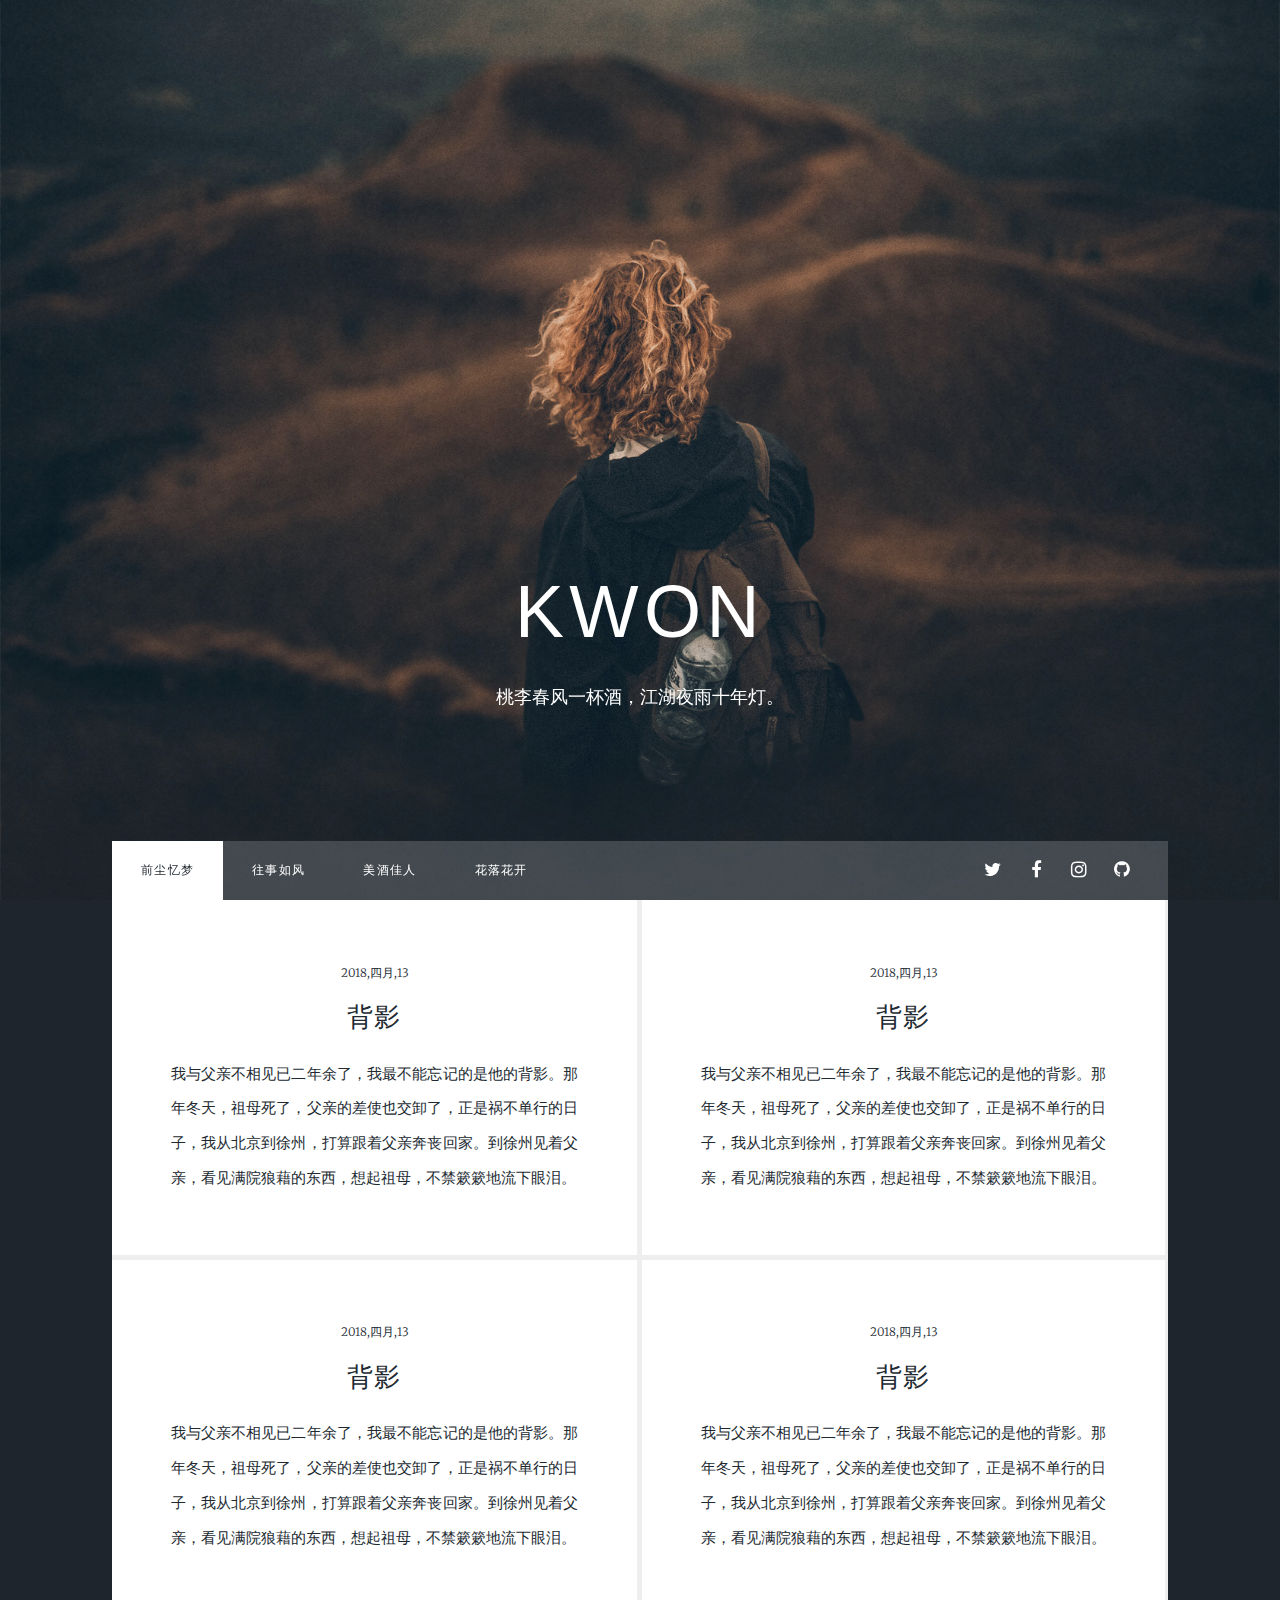
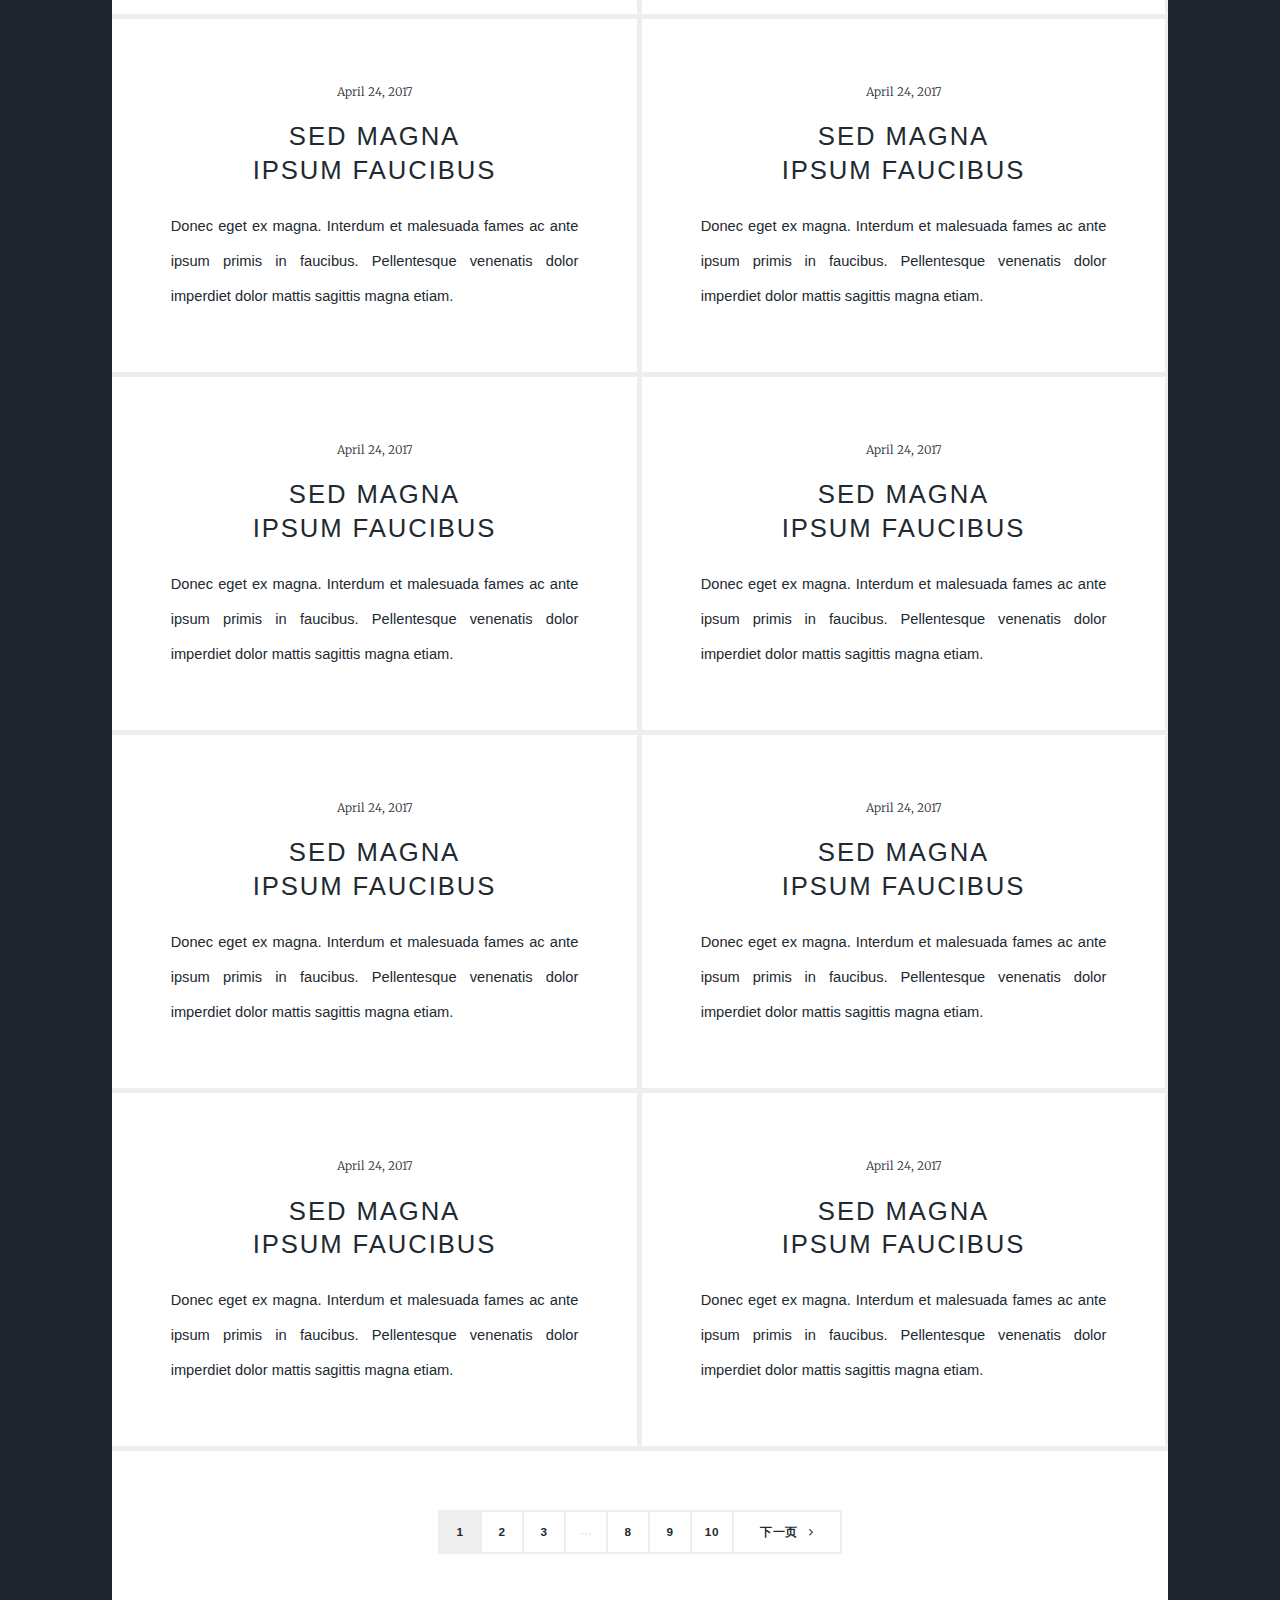
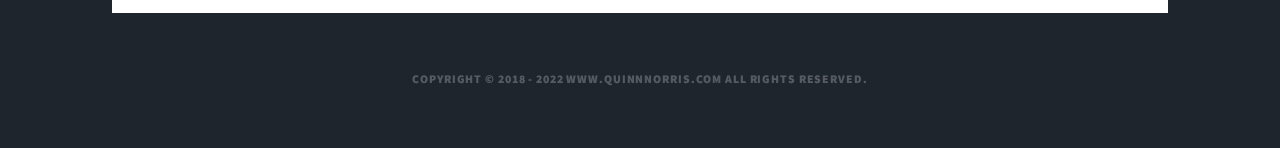
==== EBs2.0_UI/index.html @ 213b69ba "newPro" ====
<!DOCTYPE HTML>
<!--
	Massively by HTML5 UP
	html5up.net | @ajlkn
	Free for personal and commercial use under the CCA 3.0 license (html5up.net/license)
-->
<html>
<head>
    <title>Massively by HTML5 UP</title>
    <meta charset="utf-8"/>
    <meta name="viewport" content="width=device-width, initial-scale=1, user-scalable=no"/>
    <link rel="stylesheet" href="assets/css/main.css"/>
    <noscript>
        <link rel="stylesheet" href="assets/css/noscript.css"/>
    </noscript>
</head>
<body class="is-loading">

<!-- Wrapper -->
<div id="wrapper" class="fade-in">

    <!-- Intro -->
    <div id="intro">
        <h1>Kwon</h1>
        <p>桃李春风一杯酒，江湖夜雨十年灯。</p>
        <ul class="actions">
            <li></li>
        </ul>
    </div>

    <!-- Header -->
    <header id="header">
        <a href="index.html" class="logo">Kwon</a>
    </header>

    <!-- Nav -->
    <nav id="nav">
        <ul class="links">
            <li class="active"><a href="index.html">前尘忆梦</a></li>
            <li><a href="generic.html">往事如风</a></li>
            <li><a href="elements.html">美酒佳人</a></li>
            <li><a href="elements.html">花落花开</a></li>
        </ul>
        <ul class="icons">
            <li><a href="#" class="icon fa-twitter"><span class="label">Twitter</span></a></li>
            <li><a href="#" class="icon fa-facebook"><span class="label">Facebook</span></a></li>
            <li><a href="#" class="icon fa-instagram"><span class="label">Instagram</span></a></li>
            <li><a href="#" class="icon fa-github"><span class="label">GitHub</span></a></li>
        </ul>
    </nav>
    <!--根据文章内容搜索，文章分类分组，一页多少个可控，密码，申请获得访问权限，-->
    <!-- Main -->
    <div id="main">


        <!-- Posts -->
        <section class="posts">
            <article>
                <header>
                    <span class="date">2018,四月,13</span>
                    <h2><a href="#">背影</a></h2>
                </header>
                <p>
                    我与父亲不相见已二年余了，我最不能忘记的是他的背影。那年冬天，祖母死了，父亲的差使也交卸了，正是祸不单行的日子，我从北京到徐州，打算跟着父亲奔丧回家。到徐州见着父亲，看见满院狼藉的东西，想起祖母，不禁簌簌地流下眼泪。</p>
            </article>
            <article>
                <header>
                    <span class="date">2018,四月,13</span>
                    <h2><a href="#">背影</a></h2>
                </header>
                <p>
                    我与父亲不相见已二年余了，我最不能忘记的是他的背影。那年冬天，祖母死了，父亲的差使也交卸了，正是祸不单行的日子，我从北京到徐州，打算跟着父亲奔丧回家。到徐州见着父亲，看见满院狼藉的东西，想起祖母，不禁簌簌地流下眼泪。</p>
            </article>
            <article>
                <header>
                    <span class="date">2018,四月,13</span>
                    <h2><a href="#">背影</a></h2>
                </header>
                <p>我与父亲不相见已二年余了，我最不能忘记的是他的背影。那年冬天，祖母死了，父亲的差使也交卸了，正是祸不单行的日子，我从北京到徐州，打算跟着父亲奔丧回家。到徐州见着父亲，看见满院狼藉的东西，想起祖母，不禁簌簌地流下眼泪。</p>
            </article>
            <article>
                <header>
                    <span class="date">2018,四月,13</span>
                    <h2><a href="#">背影</a></h2>
                </header>
                <p>我与父亲不相见已二年余了，我最不能忘记的是他的背影。那年冬天，祖母死了，父亲的差使也交卸了，正是祸不单行的日子，我从北京到徐州，打算跟着父亲奔丧回家。到徐州见着父亲，看见满院狼藉的东西，想起祖母，不禁簌簌地流下眼泪。</p>
            </article>
            <article>
                <header>
                    <span class="date">April 24, 2017</span>
                    <h2><a href="#">Sed magna<br/>
                        ipsum faucibus</a></h2>
                </header>
                <p>Donec eget ex magna. Interdum et malesuada fames ac ante ipsum primis in faucibus. Pellentesque
                    venenatis dolor imperdiet dolor mattis sagittis magna etiam.</p>
            </article>
            <article>
                <header>
                    <span class="date">April 24, 2017</span>
                    <h2><a href="#">Sed magna<br/>
                        ipsum faucibus</a></h2>
                </header>
                <p>Donec eget ex magna. Interdum et malesuada fames ac ante ipsum primis in faucibus. Pellentesque
                    venenatis dolor imperdiet dolor mattis sagittis magna etiam.</p>
            </article>
            <article>
                <header>
                    <span class="date">April 24, 2017</span>
                    <h2><a href="#">Sed magna<br/>
                        ipsum faucibus</a></h2>
                </header>
                <p>Donec eget ex magna. Interdum et malesuada fames ac ante ipsum primis in faucibus. Pellentesque
                    venenatis dolor imperdiet dolor mattis sagittis magna etiam.</p>
            </article>
            <article>
                <header>
                    <span class="date">April 24, 2017</span>
                    <h2><a href="#">Sed magna<br/>
                        ipsum faucibus</a></h2>
                </header>
                <p>Donec eget ex magna. Interdum et malesuada fames ac ante ipsum primis in faucibus. Pellentesque
                    venenatis dolor imperdiet dolor mattis sagittis magna etiam.</p>
            </article>
            <article>
                <header>
                    <span class="date">April 24, 2017</span>
                    <h2><a href="#">Sed magna<br/>
                        ipsum faucibus</a></h2>
                </header>
                <p>Donec eget ex magna. Interdum et malesuada fames ac ante ipsum primis in faucibus. Pellentesque
                    venenatis dolor imperdiet dolor mattis sagittis magna etiam.</p>
            </article>
            <article>
                <header>
                    <span class="date">April 24, 2017</span>
                    <h2><a href="#">Sed magna<br/>
                        ipsum faucibus</a></h2>
                </header>
                <p>Donec eget ex magna. Interdum et malesuada fames ac ante ipsum primis in faucibus. Pellentesque
                    venenatis dolor imperdiet dolor mattis sagittis magna etiam.</p>
            </article>
            <article>
                <header>
                    <span class="date">April 24, 2017</span>
                    <h2><a href="#">Sed magna<br/>
                        ipsum faucibus</a></h2>
                </header>
                <p>Donec eget ex magna. Interdum et malesuada fames ac ante ipsum primis in faucibus. Pellentesque
                    venenatis dolor imperdiet dolor mattis sagittis magna etiam.</p>
            </article>
            <article>
                <header>
                    <span class="date">April 24, 2017</span>
                    <h2><a href="#">Sed magna<br/>
                        ipsum faucibus</a></h2>
                </header>
                <p>Donec eget ex magna. Interdum et malesuada fames ac ante ipsum primis in faucibus. Pellentesque
                    venenatis dolor imperdiet dolor mattis sagittis magna etiam.</p>
            </article>
        </section>

        <!-- Footer -->
        <footer>
            <div class="pagination">
                <!--<a href="#" class="previous">Prev</a>-->
                <a href="#" class="page active">1</a>
                <a href="#" class="page">2</a>
                <a href="#" class="page">3</a>
                <span class="extra">&hellip;</span>
                <a href="#" class="page">8</a>
                <a href="#" class="page">9</a>
                <a href="#" class="page">10</a>
                <a href="#" class="next">下一页</a>
            </div>
        </footer>

    </div>

    <!-- Footer -->
    <footer id="footer">
    </footer>

    <!-- Copyright -->
    <div id="copyright">
        <ul>
            <li>Copyright © 2018 - 2022 www.quinnnorris.com All Rights Reserved.</li>
        </ul>
    </div>

</div>

<!-- Scripts -->
<script src="assets/js/jquery.min.js"></script>
<script src="assets/js/jquery.scrollex.min.js"></script>
<script src="assets/js/jquery.scrolly.min.js"></script>
<script src="assets/js/skel.min.js"></script>
<script src="assets/js/util.js"></script>
<script src="assets/js/main.js"></script>

</body>
</html>
---- EBs2.0_UI/assets/css/main.css ----
@import url(font-awesome.min.css);
@import url("https://fonts.googleapis.com/css?family=Merriweather:300,700,300italic,700italic|Source+Sans+Pro:900");

/*
	Massively by HTML5 UP
	html5up.net | @ajlkn
	Free for personal and commercial use under the CCA 3.0 license (html5up.net/license)
*/

/* Reset */

	html, body, div, span, applet, object, iframe, h1, h2, h3, h4, h5, h6, p, blockquote, pre, a, abbr, acronym, address, big, cite, code, del, dfn, em, img, ins, kbd, q, s, samp, small, strike, strong, sub, sup, tt, var, b, u, i, center, dl, dt, dd, ol, ul, li, fieldset, form, label, legend, table, caption, tbody, tfoot, thead, tr, th, td, article, aside, canvas, details, embed, figure, figcaption, footer, header, hgroup, menu, nav, output, ruby, section, summary, time, mark, audio, video {
		margin: 0;
		padding: 0;
		font-size: 100%;
		font: inherit;
		vertical-align: baseline;
	}

	article, aside, details, figcaption, figure, footer, header, hgroup, menu, nav, section {
		display: block;
	}

	body {
		line-height: 1;
	}

	ol, ul {
		list-style: none;
	}

	blockquote, q {
		quotes: none;
	}

	blockquote:before, blockquote:after, q:before, q:after {
		content: '';
		content: none;
	}

	table {
		border-collapse: collapse;
		border-spacing: 0;
	}

	body {
		-webkit-text-size-adjust: none;
	}

/* Box Model */

	*, *:before, *:after {
		-moz-box-sizing: border-box;
		-webkit-box-sizing: border-box;
		box-sizing: border-box;
	}

/* Grid */

	.row {
		border-bottom: solid 1px transparent;
		-moz-box-sizing: border-box;
		-webkit-box-sizing: border-box;
		box-sizing: border-box;
	}

	.row > * {
		float: left;
		-moz-box-sizing: border-box;
		-webkit-box-sizing: border-box;
		box-sizing: border-box;
	}

	.row:after, .row:before {
		content: '';
		display: block;
		clear: both;
		height: 0;
	}

	.row.uniform > * > :first-child {
		margin-top: 0;
	}

	.row.uniform > * > :last-child {
		margin-bottom: 0;
	}

	.row.\30 \25 > * {
		padding: 0 0 0 0rem;
	}

	.row.\30 \25 {
		margin: 0 0 -1px 0rem;
	}

	.row.uniform.\30 \25 > * {
		padding: 0rem 0 0 0rem;
	}

	.row.uniform.\30 \25 {
		margin: 0rem 0 -1px 0rem;
	}

	.row > * {
		padding: 0 0 0 1.5rem;
	}

	.row {
		margin: 0 0 -1px -1.5rem;
	}

	.row.uniform > * {
		padding: 1.5rem 0 0 1.5rem;
	}

	.row.uniform {
		margin: -1.5rem 0 -1px -1.5rem;
	}

	.row.\32 00\25 > * {
		padding: 0 0 0 3rem;
	}

	.row.\32 00\25 {
		margin: 0 0 -1px -3rem;
	}

	.row.uniform.\32 00\25 > * {
		padding: 3rem 0 0 3rem;
	}

	.row.uniform.\32 00\25 {
		margin: -3rem 0 -1px -3rem;
	}

	.row.\31 50\25 > * {
		padding: 0 0 0 2.25rem;
	}

	.row.\31 50\25 {
		margin: 0 0 -1px -2.25rem;
	}

	.row.uniform.\31 50\25 > * {
		padding: 2.25rem 0 0 2.25rem;
	}

	.row.uniform.\31 50\25 {
		margin: -2.25rem 0 -1px -2.25rem;
	}

	.row.\35 0\25 > * {
		padding: 0 0 0 0.75rem;
	}

	.row.\35 0\25 {
		margin: 0 0 -1px -0.75rem;
	}

	.row.uniform.\35 0\25 > * {
		padding: 0.75rem 0 0 0.75rem;
	}

	.row.uniform.\35 0\25 {
		margin: -0.75rem 0 -1px -0.75rem;
	}

	.row.\32 5\25 > * {
		padding: 0 0 0 0.375rem;
	}

	.row.\32 5\25 {
		margin: 0 0 -1px -0.375rem;
	}

	.row.uniform.\32 5\25 > * {
		padding: 0.375rem 0 0 0.375rem;
	}

	.row.uniform.\32 5\25 {
		margin: -0.375rem 0 -1px -0.375rem;
	}

	.\31 2u, .\31 2u\24 {
		width: 100%;
		clear: none;
		margin-left: 0;
	}

	.\31 1u, .\31 1u\24 {
		width: 91.6666666667%;
		clear: none;
		margin-left: 0;
	}

	.\31 0u, .\31 0u\24 {
		width: 83.3333333333%;
		clear: none;
		margin-left: 0;
	}

	.\39 u, .\39 u\24 {
		width: 75%;
		clear: none;
		margin-left: 0;
	}

	.\38 u, .\38 u\24 {
		width: 66.6666666667%;
		clear: none;
		margin-left: 0;
	}

	.\37 u, .\37 u\24 {
		width: 58.3333333333%;
		clear: none;
		margin-left: 0;
	}

	.\36 u, .\36 u\24 {
		width: 50%;
		clear: none;
		margin-left: 0;
	}

	.\35 u, .\35 u\24 {
		width: 41.6666666667%;
		clear: none;
		margin-left: 0;
	}

	.\34 u, .\34 u\24 {
		width: 33.3333333333%;
		clear: none;
		margin-left: 0;
	}

	.\33 u, .\33 u\24 {
		width: 25%;
		clear: none;
		margin-left: 0;
	}

	.\32 u, .\32 u\24 {
		width: 16.6666666667%;
		clear: none;
		margin-left: 0;
	}

	.\31 u, .\31 u\24 {
		width: 8.3333333333%;
		clear: none;
		margin-left: 0;
	}

	.\31 2u\24 + *,
	.\31 1u\24 + *,
	.\31 0u\24 + *,
	.\39 u\24 + *,
	.\38 u\24 + *,
	.\37 u\24 + *,
	.\36 u\24 + *,
	.\35 u\24 + *,
	.\34 u\24 + *,
	.\33 u\24 + *,
	.\32 u\24 + *,
	.\31 u\24 + * {
		clear: left;
	}

	.\-11u {
		margin-left: 91.66667%;
	}

	.\-10u {
		margin-left: 83.33333%;
	}

	.\-9u {
		margin-left: 75%;
	}

	.\-8u {
		margin-left: 66.66667%;
	}

	.\-7u {
		margin-left: 58.33333%;
	}

	.\-6u {
		margin-left: 50%;
	}

	.\-5u {
		margin-left: 41.66667%;
	}

	.\-4u {
		margin-left: 33.33333%;
	}

	.\-3u {
		margin-left: 25%;
	}

	.\-2u {
		margin-left: 16.66667%;
	}

	.\-1u {
		margin-left: 8.33333%;
	}

	@media screen and (max-width: 1680px) {

		.row > * {
			padding: 0 0 0 1.5rem;
		}

		.row {
			margin: 0 0 -1px -1.5rem;
		}

		.row.uniform > * {
			padding: 1.5rem 0 0 1.5rem;
		}

		.row.uniform {
			margin: -1.5rem 0 -1px -1.5rem;
		}

		.row.\32 00\25 > * {
			padding: 0 0 0 3rem;
		}

		.row.\32 00\25 {
			margin: 0 0 -1px -3rem;
		}

		.row.uniform.\32 00\25 > * {
			padding: 3rem 0 0 3rem;
		}

		.row.uniform.\32 00\25 {
			margin: -3rem 0 -1px -3rem;
		}

		.row.\31 50\25 > * {
			padding: 0 0 0 2.25rem;
		}

		.row.\31 50\25 {
			margin: 0 0 -1px -2.25rem;
		}

		.row.uniform.\31 50\25 > * {
			padding: 2.25rem 0 0 2.25rem;
		}

		.row.uniform.\31 50\25 {
			margin: -2.25rem 0 -1px -2.25rem;
		}

		.row.\35 0\25 > * {
			padding: 0 0 0 0.75rem;
		}

		.row.\35 0\25 {
			margin: 0 0 -1px -0.75rem;
		}

		.row.uniform.\35 0\25 > * {
			padding: 0.75rem 0 0 0.75rem;
		}

		.row.uniform.\35 0\25 {
			margin: -0.75rem 0 -1px -0.75rem;
		}

		.row.\32 5\25 > * {
			padding: 0 0 0 0.375rem;
		}

		.row.\32 5\25 {
			margin: 0 0 -1px -0.375rem;
		}

		.row.uniform.\32 5\25 > * {
			padding: 0.375rem 0 0 0.375rem;
		}

		.row.uniform.\32 5\25 {
			margin: -0.375rem 0 -1px -0.375rem;
		}

		.\31 2u\28xlarge\29, .\31 2u\24\28xlarge\29 {
			width: 100%;
			clear: none;
			margin-left: 0;
		}

		.\31 1u\28xlarge\29, .\31 1u\24\28xlarge\29 {
			width: 91.6666666667%;
			clear: none;
			margin-left: 0;
		}

		.\31 0u\28xlarge\29, .\31 0u\24\28xlarge\29 {
			width: 83.3333333333%;
			clear: none;
			margin-left: 0;
		}

		.\39 u\28xlarge\29, .\39 u\24\28xlarge\29 {
			width: 75%;
			clear: none;
			margin-left: 0;
		}

		.\38 u\28xlarge\29, .\38 u\24\28xlarge\29 {
			width: 66.6666666667%;
			clear: none;
			margin-left: 0;
		}

		.\37 u\28xlarge\29, .\37 u\24\28xlarge\29 {
			width: 58.3333333333%;
			clear: none;
			margin-left: 0;
		}

		.\36 u\28xlarge\29, .\36 u\24\28xlarge\29 {
			width: 50%;
			clear: none;
			margin-left: 0;
		}

		.\35 u\28xlarge\29, .\35 u\24\28xlarge\29 {
			width: 41.6666666667%;
			clear: none;
			margin-left: 0;
		}

		.\34 u\28xlarge\29, .\34 u\24\28xlarge\29 {
			width: 33.3333333333%;
			clear: none;
			margin-left: 0;
		}

		.\33 u\28xlarge\29, .\33 u\24\28xlarge\29 {
			width: 25%;
			clear: none;
			margin-left: 0;
		}

		.\32 u\28xlarge\29, .\32 u\24\28xlarge\29 {
			width: 16.6666666667%;
			clear: none;
			margin-left: 0;
		}

		.\31 u\28xlarge\29, .\31 u\24\28xlarge\29 {
			width: 8.3333333333%;
			clear: none;
			margin-left: 0;
		}

		.\31 2u\24\28xlarge\29 + *,
		.\31 1u\24\28xlarge\29 + *,
		.\31 0u\24\28xlarge\29 + *,
		.\39 u\24\28xlarge\29 + *,
		.\38 u\24\28xlarge\29 + *,
		.\37 u\24\28xlarge\29 + *,
		.\36 u\24\28xlarge\29 + *,
		.\35 u\24\28xlarge\29 + *,
		.\34 u\24\28xlarge\29 + *,
		.\33 u\24\28xlarge\29 + *,
		.\32 u\24\28xlarge\29 + *,
		.\31 u\24\28xlarge\29 + * {
			clear: left;
		}

		.\-11u\28xlarge\29 {
			margin-left: 91.66667%;
		}

		.\-10u\28xlarge\29 {
			margin-left: 83.33333%;
		}

		.\-9u\28xlarge\29 {
			margin-left: 75%;
		}

		.\-8u\28xlarge\29 {
			margin-left: 66.66667%;
		}

		.\-7u\28xlarge\29 {
			margin-left: 58.33333%;
		}

		.\-6u\28xlarge\29 {
			margin-left: 50%;
		}

		.\-5u\28xlarge\29 {
			margin-left: 41.66667%;
		}

		.\-4u\28xlarge\29 {
			margin-left: 33.33333%;
		}

		.\-3u\28xlarge\29 {
			margin-left: 25%;
		}

		.\-2u\28xlarge\29 {
			margin-left: 16.66667%;
		}

		.\-1u\28xlarge\29 {
			margin-left: 8.33333%;
		}

	}

	@media screen and (max-width: 1280px) {

		.row > * {
			padding: 0 0 0 1.5rem;
		}

		.row {
			margin: 0 0 -1px -1.5rem;
		}

		.row.uniform > * {
			padding: 1.5rem 0 0 1.5rem;
		}

		.row.uniform {
			margin: -1.5rem 0 -1px -1.5rem;
		}

		.row.\32 00\25 > * {
			padding: 0 0 0 3rem;
		}

		.row.\32 00\25 {
			margin: 0 0 -1px -3rem;
		}

		.row.uniform.\32 00\25 > * {
			padding: 3rem 0 0 3rem;
		}

		.row.uniform.\32 00\25 {
			margin: -3rem 0 -1px -3rem;
		}

		.row.\31 50\25 > * {
			padding: 0 0 0 2.25rem;
		}

		.row.\31 50\25 {
			margin: 0 0 -1px -2.25rem;
		}

		.row.uniform.\31 50\25 > * {
			padding: 2.25rem 0 0 2.25rem;
		}

		.row.uniform.\31 50\25 {
			margin: -2.25rem 0 -1px -2.25rem;
		}

		.row.\35 0\25 > * {
			padding: 0 0 0 0.75rem;
		}

		.row.\35 0\25 {
			margin: 0 0 -1px -0.75rem;
		}

		.row.uniform.\35 0\25 > * {
			padding: 0.75rem 0 0 0.75rem;
		}

		.row.uniform.\35 0\25 {
			margin: -0.75rem 0 -1px -0.75rem;
		}

		.row.\32 5\25 > * {
			padding: 0 0 0 0.375rem;
		}

		.row.\32 5\25 {
			margin: 0 0 -1px -0.375rem;
		}

		.row.uniform.\32 5\25 > * {
			padding: 0.375rem 0 0 0.375rem;
		}

		.row.uniform.\32 5\25 {
			margin: -0.375rem 0 -1px -0.375rem;
		}

		.\31 2u\28large\29, .\31 2u\24\28large\29 {
			width: 100%;
			clear: none;
			margin-left: 0;
		}

		.\31 1u\28large\29, .\31 1u\24\28large\29 {
			width: 91.6666666667%;
			clear: none;
			margin-left: 0;
		}

		.\31 0u\28large\29, .\31 0u\24\28large\29 {
			width: 83.3333333333%;
			clear: none;
			margin-left: 0;
		}

		.\39 u\28large\29, .\39 u\24\28large\29 {
			width: 75%;
			clear: none;
			margin-left: 0;
		}

		.\38 u\28large\29, .\38 u\24\28large\29 {
			width: 66.6666666667%;
			clear: none;
			margin-left: 0;
		}

		.\37 u\28large\29, .\37 u\24\28large\29 {
			width: 58.3333333333%;
			clear: none;
			margin-left: 0;
		}

		.\36 u\28large\29, .\36 u\24\28large\29 {
			width: 50%;
			clear: none;
			margin-left: 0;
		}

		.\35 u\28large\29, .\35 u\24\28large\29 {
			width: 41.6666666667%;
			clear: none;
			margin-left: 0;
		}

		.\34 u\28large\29, .\34 u\24\28large\29 {
			width: 33.3333333333%;
			clear: none;
			margin-left: 0;
		}

		.\33 u\28large\29, .\33 u\24\28large\29 {
			width: 25%;
			clear: none;
			margin-left: 0;
		}

		.\32 u\28large\29, .\32 u\24\28large\29 {
			width: 16.6666666667%;
			clear: none;
			margin-left: 0;
		}

		.\31 u\28large\29, .\31 u\24\28large\29 {
			width: 8.3333333333%;
			clear: none;
			margin-left: 0;
		}

		.\31 2u\24\28large\29 + *,
		.\31 1u\24\28large\29 + *,
		.\31 0u\24\28large\29 + *,
		.\39 u\24\28large\29 + *,
		.\38 u\24\28large\29 + *,
		.\37 u\24\28large\29 + *,
		.\36 u\24\28large\29 + *,
		.\35 u\24\28large\29 + *,
		.\34 u\24\28large\29 + *,
		.\33 u\24\28large\29 + *,
		.\32 u\24\28large\29 + *,
		.\31 u\24\28large\29 + * {
			clear: left;
		}

		.\-11u\28large\29 {
			margin-left: 91.66667%;
		}

		.\-10u\28large\29 {
			margin-left: 83.33333%;
		}

		.\-9u\28large\29 {
			margin-left: 75%;
		}

		.\-8u\28large\29 {
			margin-left: 66.66667%;
		}

		.\-7u\28large\29 {
			margin-left: 58.33333%;
		}

		.\-6u\28large\29 {
			margin-left: 50%;
		}

		.\-5u\28large\29 {
			margin-left: 41.66667%;
		}

		.\-4u\28large\29 {
			margin-left: 33.33333%;
		}

		.\-3u\28large\29 {
			margin-left: 25%;
		}

		.\-2u\28large\29 {
			margin-left: 16.66667%;
		}

		.\-1u\28large\29 {
			margin-left: 8.33333%;
		}

	}

	@media screen and (max-width: 980px) {

		.row > * {
			padding: 0 0 0 1.5rem;
		}

		.row {
			margin: 0 0 -1px -1.5rem;
		}

		.row.uniform > * {
			padding: 1.5rem 0 0 1.5rem;
		}

		.row.uniform {
			margin: -1.5rem 0 -1px -1.5rem;
		}

		.row.\32 00\25 > * {
			padding: 0 0 0 3rem;
		}

		.row.\32 00\25 {
			margin: 0 0 -1px -3rem;
		}

		.row.uniform.\32 00\25 > * {
			padding: 3rem 0 0 3rem;
		}

		.row.uniform.\32 00\25 {
			margin: -3rem 0 -1px -3rem;
		}

		.row.\31 50\25 > * {
			padding: 0 0 0 2.25rem;
		}

		.row.\31 50\25 {
			margin: 0 0 -1px -2.25rem;
		}

		.row.uniform.\31 50\25 > * {
			padding: 2.25rem 0 0 2.25rem;
		}

		.row.uniform.\31 50\25 {
			margin: -2.25rem 0 -1px -2.25rem;
		}

		.row.\35 0\25 > * {
			padding: 0 0 0 0.75rem;
		}

		.row.\35 0\25 {
			margin: 0 0 -1px -0.75rem;
		}

		.row.uniform.\35 0\25 > * {
			padding: 0.75rem 0 0 0.75rem;
		}

		.row.uniform.\35 0\25 {
			margin: -0.75rem 0 -1px -0.75rem;
		}

		.row.\32 5\25 > * {
			padding: 0 0 0 0.375rem;
		}

		.row.\32 5\25 {
			margin: 0 0 -1px -0.375rem;
		}

		.row.uniform.\32 5\25 > * {
			padding: 0.375rem 0 0 0.375rem;
		}

		.row.uniform.\32 5\25 {
			margin: -0.375rem 0 -1px -0.375rem;
		}

		.\31 2u\28medium\29, .\31 2u\24\28medium\29 {
			width: 100%;
			clear: none;
			margin-left: 0;
		}

		.\31 1u\28medium\29, .\31 1u\24\28medium\29 {
			width: 91.6666666667%;
			clear: none;
			margin-left: 0;
		}

		.\31 0u\28medium\29, .\31 0u\24\28medium\29 {
			width: 83.3333333333%;
			clear: none;
			margin-left: 0;
		}

		.\39 u\28medium\29, .\39 u\24\28medium\29 {
			width: 75%;
			clear: none;
			margin-left: 0;
		}

		.\38 u\28medium\29, .\38 u\24\28medium\29 {
			width: 66.6666666667%;
			clear: none;
			margin-left: 0;
		}

		.\37 u\28medium\29, .\37 u\24\28medium\29 {
			width: 58.3333333333%;
			clear: none;
			margin-left: 0;
		}

		.\36 u\28medium\29, .\36 u\24\28medium\29 {
			width: 50%;
			clear: none;
			margin-left: 0;
		}

		.\35 u\28medium\29, .\35 u\24\28medium\29 {
			width: 41.6666666667%;
			clear: none;
			margin-left: 0;
		}

		.\34 u\28medium\29, .\34 u\24\28medium\29 {
			width: 33.3333333333%;
			clear: none;
			margin-left: 0;
		}

		.\33 u\28medium\29, .\33 u\24\28medium\29 {
			width: 25%;
			clear: none;
			margin-left: 0;
		}

		.\32 u\28medium\29, .\32 u\24\28medium\29 {
			width: 16.6666666667%;
			clear: none;
			margin-left: 0;
		}

		.\31 u\28medium\29, .\31 u\24\28medium\29 {
			width: 8.3333333333%;
			clear: none;
			margin-left: 0;
		}

		.\31 2u\24\28medium\29 + *,
		.\31 1u\24\28medium\29 + *,
		.\31 0u\24\28medium\29 + *,
		.\39 u\24\28medium\29 + *,
		.\38 u\24\28medium\29 + *,
		.\37 u\24\28medium\29 + *,
		.\36 u\24\28medium\29 + *,
		.\35 u\24\28medium\29 + *,
		.\34 u\24\28medium\29 + *,
		.\33 u\24\28medium\29 + *,
		.\32 u\24\28medium\29 + *,
		.\31 u\24\28medium\29 + * {
			clear: left;
		}

		.\-11u\28medium\29 {
			margin-left: 91.66667%;
		}

		.\-10u\28medium\29 {
			margin-left: 83.33333%;
		}

		.\-9u\28medium\29 {
			margin-left: 75%;
		}

		.\-8u\28medium\29 {
			margin-left: 66.66667%;
		}

		.\-7u\28medium\29 {
			margin-left: 58.33333%;
		}

		.\-6u\28medium\29 {
			margin-left: 50%;
		}

		.\-5u\28medium\29 {
			margin-left: 41.66667%;
		}

		.\-4u\28medium\29 {
			margin-left: 33.33333%;
		}

		.\-3u\28medium\29 {
			margin-left: 25%;
		}

		.\-2u\28medium\29 {
			margin-left: 16.66667%;
		}

		.\-1u\28medium\29 {
			margin-left: 8.33333%;
		}

	}

	@media screen and (max-width: 736px) {

		.row > * {
			padding: 0 0 0 1.5rem;
		}

		.row {
			margin: 0 0 -1px -1.5rem;
		}

		.row.uniform > * {
			padding: 1.5rem 0 0 1.5rem;
		}

		.row.uniform {
			margin: -1.5rem 0 -1px -1.5rem;
		}

		.row.\32 00\25 > * {
			padding: 0 0 0 3rem;
		}

		.row.\32 00\25 {
			margin: 0 0 -1px -3rem;
		}

		.row.uniform.\32 00\25 > * {
			padding: 3rem 0 0 3rem;
		}

		.row.uniform.\32 00\25 {
			margin: -3rem 0 -1px -3rem;
		}

		.row.\31 50\25 > * {
			padding: 0 0 0 2.25rem;
		}

		.row.\31 50\25 {
			margin: 0 0 -1px -2.25rem;
		}

		.row.uniform.\31 50\25 > * {
			padding: 2.25rem 0 0 2.25rem;
		}

		.row.uniform.\31 50\25 {
			margin: -2.25rem 0 -1px -2.25rem;
		}

		.row.\35 0\25 > * {
			padding: 0 0 0 0.75rem;
		}

		.row.\35 0\25 {
			margin: 0 0 -1px -0.75rem;
		}

		.row.uniform.\35 0\25 > * {
			padding: 0.75rem 0 0 0.75rem;
		}

		.row.uniform.\35 0\25 {
			margin: -0.75rem 0 -1px -0.75rem;
		}

		.row.\32 5\25 > * {
			padding: 0 0 0 0.375rem;
		}

		.row.\32 5\25 {
			margin: 0 0 -1px -0.375rem;
		}

		.row.uniform.\32 5\25 > * {
			padding: 0.375rem 0 0 0.375rem;
		}

		.row.uniform.\32 5\25 {
			margin: -0.375rem 0 -1px -0.375rem;
		}

		.\31 2u\28small\29, .\31 2u\24\28small\29 {
			width: 100%;
			clear: none;
			margin-left: 0;
		}

		.\31 1u\28small\29, .\31 1u\24\28small\29 {
			width: 91.6666666667%;
			clear: none;
			margin-left: 0;
		}

		.\31 0u\28small\29, .\31 0u\24\28small\29 {
			width: 83.3333333333%;
			clear: none;
			margin-left: 0;
		}

		.\39 u\28small\29, .\39 u\24\28small\29 {
			width: 75%;
			clear: none;
			margin-left: 0;
		}

		.\38 u\28small\29, .\38 u\24\28small\29 {
			width: 66.6666666667%;
			clear: none;
			margin-left: 0;
		}

		.\37 u\28small\29, .\37 u\24\28small\29 {
			width: 58.3333333333%;
			clear: none;
			margin-left: 0;
		}

		.\36 u\28small\29, .\36 u\24\28small\29 {
			width: 50%;
			clear: none;
			margin-left: 0;
		}

		.\35 u\28small\29, .\35 u\24\28small\29 {
			width: 41.6666666667%;
			clear: none;
			margin-left: 0;
		}

		.\34 u\28small\29, .\34 u\24\28small\29 {
			width: 33.3333333333%;
			clear: none;
			margin-left: 0;
		}

		.\33 u\28small\29, .\33 u\24\28small\29 {
			width: 25%;
			clear: none;
			margin-left: 0;
		}

		.\32 u\28small\29, .\32 u\24\28small\29 {
			width: 16.6666666667%;
			clear: none;
			margin-left: 0;
		}

		.\31 u\28small\29, .\31 u\24\28small\29 {
			width: 8.3333333333%;
			clear: none;
			margin-left: 0;
		}

		.\31 2u\24\28small\29 + *,
		.\31 1u\24\28small\29 + *,
		.\31 0u\24\28small\29 + *,
		.\39 u\24\28small\29 + *,
		.\38 u\24\28small\29 + *,
		.\37 u\24\28small\29 + *,
		.\36 u\24\28small\29 + *,
		.\35 u\24\28small\29 + *,
		.\34 u\24\28small\29 + *,
		.\33 u\24\28small\29 + *,
		.\32 u\24\28small\29 + *,
		.\31 u\24\28small\29 + * {
			clear: left;
		}

		.\-11u\28small\29 {
			margin-left: 91.66667%;
		}

		.\-10u\28small\29 {
			margin-left: 83.33333%;
		}

		.\-9u\28small\29 {
			margin-left: 75%;
		}

		.\-8u\28small\29 {
			margin-left: 66.66667%;
		}

		.\-7u\28small\29 {
			margin-left: 58.33333%;
		}

		.\-6u\28small\29 {
			margin-left: 50%;
		}

		.\-5u\28small\29 {
			margin-left: 41.66667%;
		}

		.\-4u\28small\29 {
			margin-left: 33.33333%;
		}

		.\-3u\28small\29 {
			margin-left: 25%;
		}

		.\-2u\28small\29 {
			margin-left: 16.66667%;
		}

		.\-1u\28small\29 {
			margin-left: 8.33333%;
		}

	}

	@media screen and (max-width: 480px) {

		.row > * {
			padding: 0 0 0 1.5rem;
		}

		.row {
			margin: 0 0 -1px -1.5rem;
		}

		.row.uniform > * {
			padding: 1.5rem 0 0 1.5rem;
		}

		.row.uniform {
			margin: -1.5rem 0 -1px -1.5rem;
		}

		.row.\32 00\25 > * {
			padding: 0 0 0 3rem;
		}

		.row.\32 00\25 {
			margin: 0 0 -1px -3rem;
		}

		.row.uniform.\32 00\25 > * {
			padding: 3rem 0 0 3rem;
		}

		.row.uniform.\32 00\25 {
			margin: -3rem 0 -1px -3rem;
		}

		.row.\31 50\25 > * {
			padding: 0 0 0 2.25rem;
		}

		.row.\31 50\25 {
			margin: 0 0 -1px -2.25rem;
		}

		.row.uniform.\31 50\25 > * {
			padding: 2.25rem 0 0 2.25rem;
		}

		.row.uniform.\31 50\25 {
			margin: -2.25rem 0 -1px -2.25rem;
		}

		.row.\35 0\25 > * {
			padding: 0 0 0 0.75rem;
		}

		.row.\35 0\25 {
			margin: 0 0 -1px -0.75rem;
		}

		.row.uniform.\35 0\25 > * {
			padding: 0.75rem 0 0 0.75rem;
		}

		.row.uniform.\35 0\25 {
			margin: -0.75rem 0 -1px -0.75rem;
		}

		.row.\32 5\25 > * {
			padding: 0 0 0 0.375rem;
		}

		.row.\32 5\25 {
			margin: 0 0 -1px -0.375rem;
		}

		.row.uniform.\32 5\25 > * {
			padding: 0.375rem 0 0 0.375rem;
		}

		.row.uniform.\32 5\25 {
			margin: -0.375rem 0 -1px -0.375rem;
		}

		.\31 2u\28xsmall\29, .\31 2u\24\28xsmall\29 {
			width: 100%;
			clear: none;
			margin-left: 0;
		}

		.\31 1u\28xsmall\29, .\31 1u\24\28xsmall\29 {
			width: 91.6666666667%;
			clear: none;
			margin-left: 0;
		}

		.\31 0u\28xsmall\29, .\31 0u\24\28xsmall\29 {
			width: 83.3333333333%;
			clear: none;
			margin-left: 0;
		}

		.\39 u\28xsmall\29, .\39 u\24\28xsmall\29 {
			width: 75%;
			clear: none;
			margin-left: 0;
		}

		.\38 u\28xsmall\29, .\38 u\24\28xsmall\29 {
			width: 66.6666666667%;
			clear: none;
			margin-left: 0;
		}

		.\37 u\28xsmall\29, .\37 u\24\28xsmall\29 {
			width: 58.3333333333%;
			clear: none;
			margin-left: 0;
		}

		.\36 u\28xsmall\29, .\36 u\24\28xsmall\29 {
			width: 50%;
			clear: none;
			margin-left: 0;
		}

		.\35 u\28xsmall\29, .\35 u\24\28xsmall\29 {
			width: 41.6666666667%;
			clear: none;
			margin-left: 0;
		}

		.\34 u\28xsmall\29, .\34 u\24\28xsmall\29 {
			width: 33.3333333333%;
			clear: none;
			margin-left: 0;
		}

		.\33 u\28xsmall\29, .\33 u\24\28xsmall\29 {
			width: 25%;
			clear: none;
			margin-left: 0;
		}

		.\32 u\28xsmall\29, .\32 u\24\28xsmall\29 {
			width: 16.6666666667%;
			clear: none;
			margin-left: 0;
		}

		.\31 u\28xsmall\29, .\31 u\24\28xsmall\29 {
			width: 8.3333333333%;
			clear: none;
			margin-left: 0;
		}

		.\31 2u\24\28xsmall\29 + *,
		.\31 1u\24\28xsmall\29 + *,
		.\31 0u\24\28xsmall\29 + *,
		.\39 u\24\28xsmall\29 + *,
		.\38 u\24\28xsmall\29 + *,
		.\37 u\24\28xsmall\29 + *,
		.\36 u\24\28xsmall\29 + *,
		.\35 u\24\28xsmall\29 + *,
		.\34 u\24\28xsmall\29 + *,
		.\33 u\24\28xsmall\29 + *,
		.\32 u\24\28xsmall\29 + *,
		.\31 u\24\28xsmall\29 + * {
			clear: left;
		}

		.\-11u\28xsmall\29 {
			margin-left: 91.66667%;
		}

		.\-10u\28xsmall\29 {
			margin-left: 83.33333%;
		}

		.\-9u\28xsmall\29 {
			margin-left: 75%;
		}

		.\-8u\28xsmall\29 {
			margin-left: 66.66667%;
		}

		.\-7u\28xsmall\29 {
			margin-left: 58.33333%;
		}

		.\-6u\28xsmall\29 {
			margin-left: 50%;
		}

		.\-5u\28xsmall\29 {
			margin-left: 41.66667%;
		}

		.\-4u\28xsmall\29 {
			margin-left: 33.33333%;
		}

		.\-3u\28xsmall\29 {
			margin-left: 25%;
		}

		.\-2u\28xsmall\29 {
			margin-left: 16.66667%;
		}

		.\-1u\28xsmall\29 {
			margin-left: 8.33333%;
		}

	}

	@media screen and (max-width: 360px) {

		.row > * {
			padding: 0 0 0 1.5rem;
		}

		.row {
			margin: 0 0 -1px -1.5rem;
		}

		.row.uniform > * {
			padding: 1.5rem 0 0 1.5rem;
		}

		.row.uniform {
			margin: -1.5rem 0 -1px -1.5rem;
		}

		.row.\32 00\25 > * {
			padding: 0 0 0 3rem;
		}

		.row.\32 00\25 {
			margin: 0 0 -1px -3rem;
		}

		.row.uniform.\32 00\25 > * {
			padding: 3rem 0 0 3rem;
		}

		.row.uniform.\32 00\25 {
			margin: -3rem 0 -1px -3rem;
		}

		.row.\31 50\25 > * {
			padding: 0 0 0 2.25rem;
		}

		.row.\31 50\25 {
			margin: 0 0 -1px -2.25rem;
		}

		.row.uniform.\31 50\25 > * {
			padding: 2.25rem 0 0 2.25rem;
		}

		.row.uniform.\31 50\25 {
			margin: -2.25rem 0 -1px -2.25rem;
		}

		.row.\35 0\25 > * {
			padding: 0 0 0 0.75rem;
		}

		.row.\35 0\25 {
			margin: 0 0 -1px -0.75rem;
		}

		.row.uniform.\35 0\25 > * {
			padding: 0.75rem 0 0 0.75rem;
		}

		.row.uniform.\35 0\25 {
			margin: -0.75rem 0 -1px -0.75rem;
		}

		.row.\32 5\25 > * {
			padding: 0 0 0 0.375rem;
		}

		.row.\32 5\25 {
			margin: 0 0 -1px -0.375rem;
		}

		.row.uniform.\32 5\25 > * {
			padding: 0.375rem 0 0 0.375rem;
		}

		.row.uniform.\32 5\25 {
			margin: -0.375rem 0 -1px -0.375rem;
		}

		.\31 2u\28xxsmall\29, .\31 2u\24\28xxsmall\29 {
			width: 100%;
			clear: none;
			margin-left: 0;
		}

		.\31 1u\28xxsmall\29, .\31 1u\24\28xxsmall\29 {
			width: 91.6666666667%;
			clear: none;
			margin-left: 0;
		}

		.\31 0u\28xxsmall\29, .\31 0u\24\28xxsmall\29 {
			width: 83.3333333333%;
			clear: none;
			margin-left: 0;
		}

		.\39 u\28xxsmall\29, .\39 u\24\28xxsmall\29 {
			width: 75%;
			clear: none;
			margin-left: 0;
		}

		.\38 u\28xxsmall\29, .\38 u\24\28xxsmall\29 {
			width: 66.6666666667%;
			clear: none;
			margin-left: 0;
		}

		.\37 u\28xxsmall\29, .\37 u\24\28xxsmall\29 {
			width: 58.3333333333%;
			clear: none;
			margin-left: 0;
		}

		.\36 u\28xxsmall\29, .\36 u\24\28xxsmall\29 {
			width: 50%;
			clear: none;
			margin-left: 0;
		}

		.\35 u\28xxsmall\29, .\35 u\24\28xxsmall\29 {
			width: 41.6666666667%;
			clear: none;
			margin-left: 0;
		}

		.\34 u\28xxsmall\29, .\34 u\24\28xxsmall\29 {
			width: 33.3333333333%;
			clear: none;
			margin-left: 0;
		}

		.\33 u\28xxsmall\29, .\33 u\24\28xxsmall\29 {
			width: 25%;
			clear: none;
			margin-left: 0;
		}

		.\32 u\28xxsmall\29, .\32 u\24\28xxsmall\29 {
			width: 16.6666666667%;
			clear: none;
			margin-left: 0;
		}

		.\31 u\28xxsmall\29, .\31 u\24\28xxsmall\29 {
			width: 8.3333333333%;
			clear: none;
			margin-left: 0;
		}

		.\31 2u\24\28xxsmall\29 + *,
		.\31 1u\24\28xxsmall\29 + *,
		.\31 0u\24\28xxsmall\29 + *,
		.\39 u\24\28xxsmall\29 + *,
		.\38 u\24\28xxsmall\29 + *,
		.\37 u\24\28xxsmall\29 + *,
		.\36 u\24\28xxsmall\29 + *,
		.\35 u\24\28xxsmall\29 + *,
		.\34 u\24\28xxsmall\29 + *,
		.\33 u\24\28xxsmall\29 + *,
		.\32 u\24\28xxsmall\29 + *,
		.\31 u\24\28xxsmall\29 + * {
			clear: left;
		}

		.\-11u\28xxsmall\29 {
			margin-left: 91.66667%;
		}

		.\-10u\28xxsmall\29 {
			margin-left: 83.33333%;
		}

		.\-9u\28xxsmall\29 {
			margin-left: 75%;
		}

		.\-8u\28xxsmall\29 {
			margin-left: 66.66667%;
		}

		.\-7u\28xxsmall\29 {
			margin-left: 58.33333%;
		}

		.\-6u\28xxsmall\29 {
			margin-left: 50%;
		}

		.\-5u\28xxsmall\29 {
			margin-left: 41.66667%;
		}

		.\-4u\28xxsmall\29 {
			margin-left: 33.33333%;
		}

		.\-3u\28xxsmall\29 {
			margin-left: 25%;
		}

		.\-2u\28xxsmall\29 {
			margin-left: 16.66667%;
		}

		.\-1u\28xxsmall\29 {
			margin-left: 8.33333%;
		}

	}

/* Basic */

	@-ms-viewport {
		width: device-width;
	}

	body {
		-ms-overflow-style: scrollbar;
	}

	@media screen and (max-width: 480px) {

		html, body {
			min-width: 320px;
		}

	}

	body {
		background-color: #1e252d;
	}

		body.is-loading *, body.is-loading *:before, body.is-loading *:after {
			-moz-animation: none !important;
			-webkit-animation: none !important;
			-ms-animation: none !important;
			animation: none !important;
			-moz-transition: none !important;
			-webkit-transition: none !important;
			-ms-transition: none !important;
			transition: none !important;
		}

/* Type */

	html {
		font-size: 16pt;
	}

		@media screen and (max-width: 1680px) {

			html {
				font-size: 12pt;
			}

		}

		@media screen and (max-width: 1280px) {

			html {
				font-size: 11pt;
			}

		}

		@media screen and (max-width: 360px) {

			html {
				font-size: 10pt;
			}

		}

	body {
		color: #212931;
	}

	body, input, select, textarea {
		font-family: "Merriweather", Georgia, serif;
		font-weight: 300;
		font-size: 1rem;
		line-height: 2.375;
	}

	a {
		-moz-transition: color 0.2s ease-in-out, background-color 0.2s ease-in-out, border-color 0.2s ease-in-out, box-shadow 0.2s ease-in-out;
		-webkit-transition: color 0.2s ease-in-out, background-color 0.2s ease-in-out, border-color 0.2s ease-in-out, box-shadow 0.2s ease-in-out;
		-ms-transition: color 0.2s ease-in-out, background-color 0.2s ease-in-out, border-color 0.2s ease-in-out, box-shadow 0.2s ease-in-out;
		transition: color 0.2s ease-in-out, background-color 0.2s ease-in-out, border-color 0.2s ease-in-out, box-shadow 0.2s ease-in-out;
		text-decoration: none;
		font-family: Helvetica!important;
	}

		a:hover {
			border-bottom-color: transparent;
		}

	strong, b {
		font-weight: 600;
	}

	em, i {
		font-style: italic;
	}

	p {
		font-family: Helvetica!important;
		text-align: justify;
		margin: 0 0 2rem 0;
	}

	h1, h2, h3, h4, h5, h6 {
		font-family: Helvetica!important;
		font-weight: 300!important;
		line-height: 1.5;
		letter-spacing: 0.075em;
		text-transform: uppercase;
		margin: 0 0 1rem 0;
	}

		h1 a, h2 a, h3 a, h4 a, h5 a, h6 a {
			border-bottom: 0;
			font-weight: 400;
			color: inherit;
			text-decoration: none;
		}

	h1 {
		font-size: 4rem;
		line-height: 1.1;
		margin: 0 0 2rem 0;
	}

	h2 {
		font-size: 1.75rem;
		line-height: 1.3;
		margin: 0 0 1.5rem 0;
	}

	h3 {
		font-size: 1.25rem;
		margin: 0 0 1.5rem 0;
	}

	h4 {
		font-size: 1rem;
	}

	h5 {
		font-size: 0.9rem;
	}

	h6 {
		font-size: 0.8rem;
	}

	sub {
		font-size: 0.8rem;
		position: relative;
		top: 0.5rem;
	}

	sup {
		font-size: 0.8rem;
		position: relative;
		top: -0.5rem;
	}

	blockquote {
		border-left: solid 4px;
		font-style: italic;
		margin: 0 0 2rem 0;
		padding: 0.5rem 0 0.5rem 2rem;
	}

	code {
		border: solid 2px;
		font-family: "Courier New", monospace;
		font-size: 0.9rem;
		margin: 0 0.25rem;
		padding: 0.25rem 0.65rem;
	}

	pre {
		-webkit-overflow-scrolling: touch;
		font-family: "Courier New", monospace;
		font-size: 0.9rem;
		margin: 0 0 2rem 0;
	}

		pre code {
			display: block;
			line-height: 1.75;
			padding: 1rem 1.5rem;
			overflow-x: auto;
		}

	hr {
		border: 0;
		border-bottom: solid 2px;
		margin: 3rem 0;
	}

		hr.major {
			margin: 5rem 0;
		}

	.align-left {
		text-align: left;
	}

	.align-center {
		text-align: center;
	}

	.align-right {
		text-align: right;
	}

	input, select, textarea {
		color: #212931;
	}

	a {
		color: #212931;
		border-bottom-color: rgba(33, 41, 49, 0.5);
	}

		a:hover {
			border-bottom-color: transparent;
			color: #18bfef !important;
		}

	strong, b {
		color: #212931;
	}

	h1, h2, h3, h4, h5, h6 {
		color: #212931;
	}

	blockquote {
		border-left-color: #eeeeee;
	}

	code {
		background: rgba(220, 220, 220, 0.25);
		border-color: #eeeeee;
	}

	hr {
		border-bottom-color: #eeeeee;
	}

/* Box */

	.box {
		border: solid 2px;
		margin-bottom: 2rem;
		padding: 1.5rem;
	}

		.box > :last-child,
		.box > :last-child > :last-child,
		.box > :last-child > :last-child > :last-child {
			margin-bottom: 0;
		}

		.box.alt {
			border: 0;
			border-radius: 0;
			padding: 0;
		}

	.box {
		border-color: #eeeeee;
	}

/* Button */

	input[type="submit"],
	input[type="reset"],
	input[type="button"],
	button,
	.button {
		-moz-appearance: none;
		-webkit-appearance: none;
		-ms-appearance: none;
		appearance: none;
		-moz-transition: background-color 0.2s ease-in-out, box-shadow 0.2s ease-in-out, color 0.2s ease-in-out;
		-webkit-transition: background-color 0.2s ease-in-out, box-shadow 0.2s ease-in-out, color 0.2s ease-in-out;
		-ms-transition: background-color 0.2s ease-in-out, box-shadow 0.2s ease-in-out, color 0.2s ease-in-out;
		transition: background-color 0.2s ease-in-out, box-shadow 0.2s ease-in-out, color 0.2s ease-in-out;
		border: 0;
		cursor: pointer;
		display: inline-block;
		font-family: "Source Sans Pro", Helvetica, sans-serif;
		font-size: 0.8rem;
		font-weight: 900;
		letter-spacing: 0.075em;
		height: 3rem;
		line-height: 3rem;
		padding: 0 2rem;
		text-align: center;
		text-decoration: none;
		text-transform: uppercase;
		white-space: nowrap;
	}

		input[type="submit"].icon:before,
		input[type="reset"].icon:before,
		input[type="button"].icon:before,
		button.icon:before,
		.button.icon:before {
			margin-right: 0.5rem;
		}

		input[type="submit"].icon.solo,
		input[type="reset"].icon.solo,
		input[type="button"].icon.solo,
		button.icon.solo,
		.button.icon.solo {
			position: relative;
			width: 4rem;
			height: 4rem;
			line-height: 4rem;
			border-radius: 4rem;
			text-indent: 4rem;
			overflow: hidden;
			padding: 0;
			white-space: nowrap;
		}

			input[type="submit"].icon.solo:before,
			input[type="reset"].icon.solo:before,
			input[type="button"].icon.solo:before,
			button.icon.solo:before,
			.button.icon.solo:before {
				position: absolute;
				display: block;
				top: 0;
				left: 0;
				width: inherit;
				height: inherit;
				line-height: inherit;
				font-size: 1.25rem;
				margin-right: 0;
				text-align: center;
				text-indent: 0;
			}

		input[type="submit"].fit,
		input[type="reset"].fit,
		input[type="button"].fit,
		button.fit,
		.button.fit {
			display: block;
			margin: 0 0 1rem 0;
			width: 100%;
		}

		input[type="submit"].small,
		input[type="reset"].small,
		input[type="button"].small,
		button.small,
		.button.small {
			font-size: 0.7rem;
			height: 2.5rem;
			line-height: 2.5rem;
			padding: 0 1.5rem;
		}

		input[type="submit"].big,
		input[type="reset"].big,
		input[type="button"].big,
		button.big,
		.button.big {
			font-size: 0.9rem;
			height: 3.5rem;
			line-height: 3.5rem;
			padding: 0 2.75rem;
		}

		@media screen and (max-width: 980px) {

			input[type="submit"],
			input[type="reset"],
			input[type="button"],
			button,
			.button {
				font-size: 0.9rem;
				height: 3.25rem;
				line-height: 3.25rem;
			}

				input[type="submit"].big,
				input[type="reset"].big,
				input[type="button"].big,
				button.big,
				.button.big {
					font-size: 1rem;
					height: 3.75rem;
					line-height: 3.75rem;
				}

		}

		input[type="submit"].disabled, input[type="submit"]:disabled,
		input[type="reset"].disabled,
		input[type="reset"]:disabled,
		input[type="button"].disabled,
		input[type="button"]:disabled,
		button.disabled,
		button:disabled,
		.button.disabled,
		.button:disabled {
			-moz-pointer-events: none;
			-webkit-pointer-events: none;
			-ms-pointer-events: none;
			pointer-events: none;
			opacity: 0.25;
		}

	input[type="submit"],
	input[type="reset"],
	input[type="button"],
	button,
	.button {
		background-color: transparent;
		box-shadow: inset 0 0 0 2px #212931;
		color: #212931 !important;
	}

		input[type="submit"]:hover,
		input[type="reset"]:hover,
		input[type="button"]:hover,
		button:hover,
		.button:hover {
			box-shadow: inset 0 0 0 2px #18bfef;
			color: #18bfef !important;
		}

		input[type="submit"].special,
		input[type="reset"].special,
		input[type="button"].special,
		button.special,
		.button.special {
			background-color: #212931;
			box-shadow: none;
			color: #ffffff !important;
		}

			input[type="submit"].special:hover,
			input[type="reset"].special:hover,
			input[type="button"].special:hover,
			button.special:hover,
			.button.special:hover {
				background-color: #18bfef;
			}

/* Form */

	form {
		display: -moz-flex;
		display: -webkit-flex;
		display: -ms-flex;
		display: flex;
		-moz-flex-wrap: wrap;
		-webkit-flex-wrap: wrap;
		-ms-flex-wrap: wrap;
		flex-wrap: wrap;
		width: calc(100% + 3rem);
		margin: -1.5rem 0 2rem -1.5rem;
	}

		form > .field {
			-moz-flex-grow: 0;
			-webkit-flex-grow: 0;
			-ms-flex-grow: 0;
			flex-grow: 0;
			-moz-flex-shrink: 0;
			-webkit-flex-shrink: 0;
			-ms-flex-shrink: 0;
			flex-shrink: 0;
			padding: 1.5rem 0 0 1.5rem;
			width: calc(100% - 1.5rem);
		}

			form > .field.half {
				width: calc(50% - 0.75rem);
			}

			form > .field.third {
				width: calc(100%/3 - 0.5rem);
			}

			form > .field.quarter {
				width: calc(25% - 0.375rem);
			}

		form > .actions {
			-moz-flex-grow: 0;
			-webkit-flex-grow: 0;
			-ms-flex-grow: 0;
			flex-grow: 0;
			-moz-flex-shrink: 1;
			-webkit-flex-shrink: 1;
			-ms-flex-shrink: 1;
			flex-shrink: 1;
			margin: 1.875rem 0 0 1.5rem !important;
			width: calc(100% - 3rem);
		}

		form.alt {
			display: block;
			width: 100%;
			margin: 0 0 2rem 0;
		}

			form.alt > .actions {
				margin: 0 0 2rem 0;
				width: 100%;
			}

		@media screen and (max-width: 480px) {

			form {
				width: calc(100% + 3rem);
				margin: -1.5rem 0 2rem -1.5rem;
			}

				form > .field {
					padding: 1.5rem 0 0 1.5rem;
					width: calc(100% - 1.5rem);
				}

					form > .field.half {
						width: calc(100% - 1.5rem);
					}

					form > .field.third {
						width: calc(100% - 1.5rem);
					}

					form > .field.quarter {
						width: calc(100% - 1.5rem);
					}

				form > .actions {
					margin: 1.5rem 0 0 1.5rem;
					width: calc(100% - 3rem);
				}

		}

	label {
		display: block;
		font-family: "Source Sans Pro", Helvetica, sans-serif;
		font-weight: 900;
		line-height: 1.5;
		letter-spacing: 0.075em;
		font-size: 0.8rem;
		text-transform: uppercase;
		margin: 0 0 0.75rem 0;
	}

		@media screen and (max-width: 980px) {

			label {
				font-size: 0.9rem;
			}

		}

	input[type="text"],
	input[type="password"],
	input[type="email"],
	select,
	textarea {
		-moz-appearance: none;
		-webkit-appearance: none;
		-ms-appearance: none;
		appearance: none;
		background: transparent;
		border: solid 2px;
		color: inherit;
		display: block;
		outline: 0;
		padding: 0 1rem;
		text-decoration: none;
		width: 100%;
	}

		input[type="text"]:invalid,
		input[type="password"]:invalid,
		input[type="email"]:invalid,
		select:invalid,
		textarea:invalid {
			box-shadow: none;
		}

	.select-wrapper {
		text-decoration: none;
		display: block;
		position: relative;
	}

		.select-wrapper:before {
			-moz-osx-font-smoothing: grayscale;
			-webkit-font-smoothing: antialiased;
			font-family: FontAwesome;
			font-style: normal;
			font-weight: normal;
			text-transform: none !important;
		}

		.select-wrapper:before {
			content: '\f078';
			display: block;
			height: 3rem;
			line-height: 3rem;
			pointer-events: none;
			position: absolute;
			right: 0;
			text-align: center;
			top: 0;
			width: 3rem;
		}

		.select-wrapper select::-ms-expand {
			display: none;
		}

	input[type="text"],
	input[type="password"],
	input[type="email"],
	select {
		height: 3rem;
	}

	textarea {
		padding: 0.75rem 1rem;
	}

	input[type="checkbox"],
	input[type="radio"] {
		-moz-appearance: none;
		-webkit-appearance: none;
		-ms-appearance: none;
		appearance: none;
		display: block;
		float: left;
		margin-right: -2rem;
		opacity: 0;
		width: 1rem;
		z-index: -1;
	}

		input[type="checkbox"] + label,
		input[type="radio"] + label {
			text-decoration: none;
			cursor: pointer;
			display: inline-block;
			font-size: 1rem;
			letter-spacing: 0;
			font-family: "Merriweather", Georgia, serif;
			text-transform: none;
			font-weight: 300;
			padding-left: 2.8rem;
			padding-right: 1rem;
			position: relative;
		}

			input[type="checkbox"] + label:before,
			input[type="radio"] + label:before {
				-moz-osx-font-smoothing: grayscale;
				-webkit-font-smoothing: antialiased;
				font-family: FontAwesome;
				font-style: normal;
				font-weight: normal;
				text-transform: none !important;
			}

			input[type="checkbox"] + label:before,
			input[type="radio"] + label:before {
				border: solid 2px;
				content: '';
				display: inline-block;
				height: 1.8rem;
				left: 0;
				line-height: 1.725rem;
				position: absolute;
				text-align: center;
				top: -0.125rem;
				width: 1.8rem;
			}

		input[type="checkbox"]:checked + label:before,
		input[type="radio"]:checked + label:before {
			content: '\f00c';
		}

	input[type="radio"] + label:before {
		border-radius: 100%;
	}

	::-webkit-input-placeholder {
		opacity: 1.0;
	}

	:-moz-placeholder {
		opacity: 1.0;
	}

	::-moz-placeholder {
		opacity: 1.0;
	}

	:-ms-input-placeholder {
		opacity: 1.0;
	}

	.formerize-placeholder {
		opacity: 1.0;
	}

	label {
		color: #212931;
	}

	input[type="text"],
	input[type="password"],
	input[type="email"],
	select,
	textarea {
		border-color: #eeeeee;
	}

		input[type="text"]:focus,
		input[type="password"]:focus,
		input[type="email"]:focus,
		select:focus,
		textarea:focus {
			border-color: #18bfef;
		}

	select option {
		background-color: #ffffff;
		color: #212931;
	}

	.select-wrapper:before {
		color: #eeeeee;
	}

	input[type="checkbox"] + label,
	input[type="radio"] + label {
		color: #212931;
	}

		input[type="checkbox"] + label:before,
		input[type="radio"] + label:before {
			border-color: #eeeeee;
		}

	input[type="checkbox"]:checked + label:before,
	input[type="radio"]:checked + label:before {
		background-color: #212931;
		border-color: #212931;
		color: #ffffff;
	}

	input[type="checkbox"]:focus + label:before,
	input[type="radio"]:focus + label:before {
		border-color: #18bfef;
	}

	::-webkit-input-placeholder {
		color: #909498 !important;
	}

	:-moz-placeholder {
		color: #909498 !important;
	}

	::-moz-placeholder {
		color: #909498 !important;
	}

	:-ms-input-placeholder {
		color: #909498 !important;
	}

	.formerize-placeholder {
		color: #909498 !important;
	}

/* Icon */

	.icon {
		text-decoration: none;
		border-bottom: none;
		position: relative;
	}

		.icon:before {
			-moz-osx-font-smoothing: grayscale;
			-webkit-font-smoothing: antialiased;
			font-family: FontAwesome;
			font-style: normal;
			font-weight: normal;
			text-transform: none !important;
		}

		.icon > .label {
			display: none;
		}

/* Image */

	.image {
		border: 0;
		display: inline-block;
		position: relative;
	}

		.image img {
			display: block;
		}

		.image.left, .image.right {
			max-width: 40%;
		}

			.image.left img, .image.right img {
				width: 100%;
			}

		.image.left {
			float: left;
			margin: 0 2rem 2rem 0;
			top: 0.75rem;
		}

		.image.right {
			float: right;
			margin: 0 0 2rem 2rem;
			top: 0.75rem;
		}

		.image.fit {
			display: block;
			margin: 2.5rem 0;
			width: 100%;
		}

			.image.fit:first-child {
				margin-top: 0;
			}

			.image.fit img {
				width: 100%;
			}

		.image.main {
			display: block;
			margin: 4rem 0;
			width: 100%;
		}

			.image.main:first-child {
				margin-top: 0;
			}

			.image.main img {
				width: 100%;
			}

		@media screen and (max-width: 736px) {

			.image.fit {
				margin: 2rem 0;
			}

			.image.main {
				margin: 2rem 0;
			}

		}

	a.image {
		overflow: hidden;
	}

		a.image img {
			-moz-transition: -moz-transform 0.2s ease-out;
			-webkit-transition: -webkit-transform 0.2s ease-out;
			-ms-transition: -ms-transform 0.2s ease-out;
			transition: transform 0.2s ease-out;
		}

		a.image:hover img {
			-moz-transform: scale(1.05);
			-webkit-transform: scale(1.05);
			-ms-transform: scale(1.05);
			transform: scale(1.05);
		}

/* List */

	ol {
		list-style: decimal;
		margin: 0 0 2rem 0;
		padding-left: 1.25rem;
	}

		ol li {
			padding-left: 0.25rem;
		}

	ul {
		list-style: disc;
		margin: 0 0 2rem 0;
		padding-left: 1rem;
	}

		ul li {
			padding-left: 0.5rem;
		}

		ul.divided {
			list-style: none;
			padding-left: 0;
		}

			ul.divided li {
				border-top: solid 1px;
				padding: 0.5rem 0;
			}

				ul.divided li:first-child {
					border-top: 0;
					padding-top: 0;
				}

		ul.icons {
			cursor: default;
			list-style: none;
			padding-left: 0;
		}

			ul.icons li {
				display: inline-block;
				padding: 0 0.5rem 0 0;
				vertical-align: middle;
			}

				ul.icons li:last-child {
					padding-right: 0;
				}

				ul.icons li .icon:before {
					width: 2.25rem;
					height: 2.25rem;
					line-height: 2.25rem;
					display: inline-block;
					text-align: center;
					border-radius: 100%;
					font-size: 1.25rem;
				}

			ul.icons.alt li .icon:before {
				-moz-transition: color 0.2s ease-in-out, background-color 0.2s ease-in-out, border-color 0.2s ease-in-out, box-shadow 0.2s ease-in-out;
				-webkit-transition: color 0.2s ease-in-out, background-color 0.2s ease-in-out, border-color 0.2s ease-in-out, box-shadow 0.2s ease-in-out;
				-ms-transition: color 0.2s ease-in-out, background-color 0.2s ease-in-out, border-color 0.2s ease-in-out, box-shadow 0.2s ease-in-out;
				transition: color 0.2s ease-in-out, background-color 0.2s ease-in-out, border-color 0.2s ease-in-out, box-shadow 0.2s ease-in-out;
				font-size: 1rem;
			}

		ul.actions {
			cursor: default;
			list-style: none;
			padding-left: 0;
		}

			ul.actions li {
				display: inline-block;
				padding: 0 1rem 0 0;
				vertical-align: middle;
			}

				ul.actions li:last-child {
					padding-right: 0;
				}

			ul.actions.small li {
				padding: 0 0.5rem 0 0;
			}

			ul.actions.vertical li {
				display: block;
				padding: 1rem 0 0 0;
			}

				ul.actions.vertical li:first-child {
					padding-top: 0;
				}

				ul.actions.vertical li > * {
					margin-bottom: 0;
				}

			ul.actions.vertical.small li {
				padding: 0.5rem 0 0 0;
			}

				ul.actions.vertical.small li:first-child {
					padding-top: 0;
				}

			ul.actions.fit {
				display: table;
				margin-left: -1rem;
				padding: 0;
				table-layout: fixed;
				width: calc(100% + 1rem);
			}

				ul.actions.fit li {
					display: table-cell;
					padding: 0 0 0 1rem;
				}

					ul.actions.fit li > * {
						margin-bottom: 0;
					}

				ul.actions.fit.small {
					margin-left: -0.5rem;
					width: calc(100% + 0.5rem);
				}

					ul.actions.fit.small li {
						padding: 0 0 0 0.5rem;
					}

			@media screen and (max-width: 480px) {

				ul.actions {
					margin: 0 0 2rem 0;
				}

					ul.actions li {
						padding: 1rem 0 0 0;
						display: block;
						text-align: center;
						width: 100%;
					}

						ul.actions li:first-child {
							padding-top: 0;
						}

						ul.actions li > * {
							width: 100%;
							margin: 0 !important;
						}

							ul.actions li > *.icon:before {
								margin-left: -2rem;
							}

					ul.actions.small li {
						padding: 0.5rem 0 0 0;
					}

						ul.actions.small li:first-child {
							padding-top: 0;
						}

			}

	dl {
		margin: 0 0 2rem 0;
	}

		dl dt {
			display: block;
			font-weight: 600;
			margin: 0 0 1rem 0;
		}

		dl dd {
			margin-left: 2rem;
		}

	ul.divided li {
		border-top-color: #eeeeee;
	}

	ul.icons li a.icon:hover:before {
		color: #18bfef;
	}

	ul.icons.alt li .icon:before {
		box-shadow: inset 0 0 0 2px #eeeeee;
	}

	ul.icons.alt li a.icon:hover:before {
		box-shadow: inset 0 0 0 2px #18bfef;
	}

/* Section/Article */

	section.special, article.special {
		text-align: center;
	}

	header {
		cursor: default;
	}

		header > .date {
			display: block;
			font-size: 0.8rem;
			height: 1;
			margin: 0 0 1rem 0;
			position: relative;
		}

		header > h1 + p {
			font-size: 1.1rem;
			margin-top: -0.5rem;
			line-height: 2;
		}

		header > h2 + p {
			font-size: 1rem;
			margin-top: -0.75rem;
		}

		header > h3 + p {
			font-size: 0.9rem;
			margin-top: -0.75rem;
		}

		header > h4 + p {
			font-size: 0.8rem;
			margin-top: -0.75rem;
		}

		header.major {
			margin: 0 0 4rem 0;
			text-align: center;
		}

			header.major > :last-child {
				margin-bottom: 0;
			}

			header.major > p {
				margin-top: 0;
				text-align: center;
			}

			header.major > .date {
				font-size: 1rem;
				margin: 0 0 4rem 0;
			}

				header.major > .date:before, header.major > .date:after {
					content: '';
					display: block;
					position: absolute;
					top: 50%;
					width: calc(50% - 6rem);
					border-top: solid 2px;
				}

				header.major > .date:before {
					left: 0;
				}

				header.major > .date:after {
					right: 0;
				}

		@media screen and (max-width: 980px) {

			header br {
				display: none;
			}

		}

		@media screen and (max-width: 736px) {

			header.major {
				margin: 0 0 2rem 0;
			}

		}

	header.major .date:before, header.major .date:after {
		border-top-color: #eeeeee;
	}

/* Table */

	.table-wrapper {
		-webkit-overflow-scrolling: touch;
		overflow-x: auto;
	}

	table {
		margin: 0 0 2rem 0;
		width: 100%;
	}

		table tbody tr {
			border: solid 1px;
			border-left: 0;
			border-right: 0;
		}

		table td {
			padding: 0.75rem 0.75rem;
		}

		table th {
			font-family: "Source Sans Pro", Helvetica, sans-serif;
			font-size: 0.8rem;
			font-weight: 900;
			letter-spacing: 0.075em;
			line-height: 1.5;
			padding: 0 0.75rem 0.75rem 0.75rem;
			text-align: left;
			text-transform: uppercase;
		}

			@media screen and (max-width: 980px) {

				table th {
					font-size: 0.9rem;
				}

			}

		table thead {
			border-bottom: solid 2px;
		}

		table tfoot {
			border-top: solid 2px;
		}

		table.alt {
			border-collapse: separate;
		}

			table.alt tbody tr td {
				border: solid 1px;
				border-left-width: 0;
				border-top-width: 0;
			}

				table.alt tbody tr td:first-child {
					border-left-width: 1px;
				}

			table.alt tbody tr:first-child td {
				border-top-width: 1px;
			}

			table.alt thead {
				border-bottom: 0;
			}

			table.alt tfoot {
				border-top: 0;
			}

	table tbody tr {
		border-color: #eeeeee;
	}

		table tbody tr:nth-child(2n + 1) {
			background-color: rgba(220, 220, 220, 0.25);
		}

	table th {
		color: #212931;
	}

	table thead {
		border-bottom-color: #eeeeee;
	}

	table tfoot {
		border-top-color: #eeeeee;
	}

	table.alt tbody tr td {
		border-color: #eeeeee;
	}

/* Pagination */

	.pagination {
		display: inline-flex;
		-moz-user-select: none;
		-webkit-user-select: none;
		-ms-user-select: none;
		user-select: none;
		cursor: default;
		list-style: none;
		margin: 0 0 2rem 2px;
		padding: 0;
	}

		.pagination a, .pagination span {
			-moz-transition: background-color 0.2s ease-in-out, border-color 0.2s ease-in-out, box-shadow 0.2s ease-in-out, color 0.2s ease-in-out;
			-webkit-transition: background-color 0.2s ease-in-out, border-color 0.2s ease-in-out, box-shadow 0.2s ease-in-out, color 0.2s ease-in-out;
			-ms-transition: background-color 0.2s ease-in-out, border-color 0.2s ease-in-out, box-shadow 0.2s ease-in-out, color 0.2s ease-in-out;
			transition: background-color 0.2s ease-in-out, border-color 0.2s ease-in-out, box-shadow 0.2s ease-in-out, color 0.2s ease-in-out;
			border: solid 2px;
			display: inline-block;
			font-family: "Source Sans Pro", Helvetica, sans-serif;
			font-size: 0.8rem;
			font-weight: 900;
			height: 3rem;
			letter-spacing: 0.075em;
			line-height: calc(3rem - 4px);
			margin-left: -2px;
			min-width: 3rem;
			position: relative;
			text-align: center;
			text-decoration: none;
			text-transform: uppercase;
		}

		.pagination .next, .pagination .previous {
			text-decoration: none;
			padding: 0 1.75rem;
		}

			.pagination .next:before, .pagination .previous:before {
				-moz-osx-font-smoothing: grayscale;
				-webkit-font-smoothing: antialiased;
				font-family: FontAwesome;
				font-style: normal;
				font-weight: normal;
				text-transform: none !important;
			}

			.pagination .next:before, .pagination .previous:before {
				display: inline-block;
				color: inherit !important;
			}

		.pagination .previous:before {
			content: '\f104';
			margin-right: 0.9375em;
		}

		.pagination .next:before {
			content: '\f105';
			float: right;
			margin-left: 0.9375em;
		}

		@media screen and (max-width: 980px) {

			.pagination a, .pagination span {
				font-size: 0.9rem;
			}

		}

		@media screen and (max-width: 480px) {

			.pagination .page, .pagination .extra {
				display: none;
			}

		}

	.pagination a, .pagination span {
		border-color: #eeeeee;
	}

	.pagination a {
		color: #212931 !important;
	}

		.pagination a:hover {
			color: #18bfef !important;
			border-color: #18bfef;
			z-index: 1;
		}

			.pagination a:hover + a, .pagination a:hover + span {
				border-left-color: #18bfef;
			}

		.pagination a.active {
			background-color: #eeeeee;
		}

	.pagination span {
		color: #eeeeee;
	}

/* Wrapper */

	#wrapper {
		-moz-transition: opacity 0.5s ease;
		-webkit-transition: opacity 0.5s ease;
		-ms-transition: opacity 0.5s ease;
		transition: opacity 0.5s ease;
		position: relative;
		z-index: 1;
		overflow: hidden;
	}

		#wrapper > .bg {
			position: absolute;
			top: 0;
			left: 0;
			width: 100%;
			height: 100%;
			background-color: #212931;
			background-image: url("../../images/overlay.png"), linear-gradient(0deg, rgba(0, 0, 0, 0.1), rgba(0, 0, 0, 0.1)), url("../../images/bg.jpg");
			background-size: auto,								auto,														100% auto;
			background-position: center,								center,														top center;
			background-repeat: repeat,								no-repeat,													no-repeat;
			background-attachment: scroll,								scroll,														scroll;
			z-index: -1;
		}

			#wrapper > .bg.fixed {
				position: fixed;
				width: 100vw;
				height: 100vh;
			}

		#wrapper.fade-in:before {
			-moz-pointer-events: none;
			-webkit-pointer-events: none;
			-ms-pointer-events: none;
			pointer-events: none;
			-moz-transition: opacity 1s ease-in-out;
			-webkit-transition: opacity 1s ease-in-out;
			-ms-transition: opacity 1s ease-in-out;
			transition: opacity 1s ease-in-out;
			-moz-transition-delay: 0.75s;
			-webkit-transition-delay: 0.75s;
			-ms-transition-delay: 0.75s;
			transition-delay: 0.75s;
			background: #1e252d;
			content: '';
			display: block;
			height: 100%;
			left: 0;
			opacity: 0;
			position: fixed;
			top: 0;
			width: 100%;
		}

		body.is-loading #wrapper.fade-in:before {
			opacity: 1;
		}

		@media screen and (orientation: portrait) {

			#wrapper > .bg {
				background-size: auto,								auto,														auto 175%;
			}

		}

/* Intro */

	#intro {
		color: #ffffff;
		padding: 8rem 4rem 6rem 4rem ;
		-moz-align-items: center;
		-webkit-align-items: center;
		-ms-align-items: center;
		align-items: center;
		display: -moz-flex;
		display: -webkit-flex;
		display: -ms-flex;
		display: flex;
		-moz-flex-direction: column;
		-webkit-flex-direction: column;
		-ms-flex-direction: column;
		flex-direction: column;
		-moz-justify-content: -moz-flex-end;
		-webkit-justify-content: -webkit-flex-end;
		-ms-justify-content: -ms-flex-end;
		justify-content: flex-end;
		-moz-transition: opacity 1s ease, -moz-transform 1s ease;
		-webkit-transition: opacity 1s ease, -webkit-transform 1s ease;
		-ms-transition: opacity 1s ease, -ms-transform 1s ease;
		transition: opacity 1s ease, transform 1s ease;
		position: relative;
		cursor: default;
		text-align: center;
		z-index: 1;
		min-height: 100vh;
	}

		#intro input, #intro select, #intro textarea {
			color: #ffffff;
		}

		#intro a {
			color: #ffffff;
			border-bottom-color: rgba(255, 255, 255, 0.5);
		}

			#intro a:hover {
				border-bottom-color: transparent;
				color: #18bfef !important;
			}

		#intro strong, #intro b {
			color: #ffffff;
		}

		#intro h1, #intro h2, #intro h3, #intro h4, #intro h5, #intro h6 {
			color: #ffffff;
		}

		#intro blockquote {
			border-left-color: #ffffff;
		}

		#intro code {
			background: rgba(255, 255, 255, 0.075);
			border-color: #ffffff;
		}

		#intro hr {
			border-bottom-color: #ffffff;
		}

		#intro input[type="submit"],
		#intro input[type="reset"],
		#intro input[type="button"],
		#intro button,
		#intro .button {
			background-color: transparent;
			box-shadow: inset 0 0 0 2px #ffffff;
			color: #ffffff !important;
		}

			#intro input[type="submit"]:hover,
			#intro input[type="reset"]:hover,
			#intro input[type="button"]:hover,
			#intro button:hover,
			#intro .button:hover {
				box-shadow: inset 0 0 0 2px #18bfef;
				color: #18bfef !important;
			}

			#intro input[type="submit"].special,
			#intro input[type="reset"].special,
			#intro input[type="button"].special,
			#intro button.special,
			#intro .button.special {
				background-color: #ffffff;
				box-shadow: none;
				color: #1e252d !important;
			}

				#intro input[type="submit"].special:hover,
				#intro input[type="reset"].special:hover,
				#intro input[type="button"].special:hover,
				#intro button.special:hover,
				#intro .button.special:hover {
					background-color: #18bfef;
				}

		#intro h1 {
			font-size: 5rem;
			line-height: 1;
		}

		#intro p {
			font-size: 1.25rem;
			margin-top: -0.25rem;
			text-align: center;
		}

		#intro + #header {
			margin-top: -20rem;
		}

			#intro + #header .logo {
				-moz-transform: translateY(2rem);
				-webkit-transform: translateY(2rem);
				-ms-transform: translateY(2rem);
				transform: translateY(2rem);
				opacity: 0;
				visibility: hidden;
			}

		#intro.hidden {
			-moz-pointer-events: none;
			-webkit-pointer-events: none;
			-ms-pointer-events: none;
			pointer-events: none;
			-moz-transform: translateY(2rem);
			-webkit-transform: translateY(2rem);
			-ms-transform: translateY(2rem);
			transform: translateY(2rem);
			-moz-transition: opacity 0.5s ease, -moz-transform 0.5s ease, visibility 0.5s;
			-webkit-transition: opacity 0.5s ease, -webkit-transform 0.5s ease, visibility 0.5s;
			-ms-transition: opacity 0.5s ease, -ms-transform 0.5s ease, visibility 0.5s;
			transition: opacity 0.5s ease, transform 0.5s ease, visibility 0.5s;
			opacity: 0;
			visibility: hidden;
		}

			#intro.hidden + #header .logo {
				-moz-transform: translateY(0);
				-webkit-transform: translateY(0);
				-ms-transform: translateY(0);
				transform: translateY(0);
				opacity: 1;
				visibility: visible;
			}

		body.is-loading #intro {
			-moz-transform: translateY(2rem);
			-webkit-transform: translateY(2rem);
			-ms-transform: translateY(2rem);
			transform: translateY(2rem);
			opacity: 0;
		}

			body.is-loading #intro:not(.hidden) + #header + #nav {
				-moz-transform: translateY(4rem);
				-webkit-transform: translateY(4rem);
				-ms-transform: translateY(4rem);
				transform: translateY(4rem);
				opacity: 0;
			}

		@media screen and (max-width: 980px) {

			#intro {
				padding: 4rem 4rem 2rem 4rem ;
				min-height: 90vh;
			}

				#intro p br {
					display: none;
				}

				#intro + #header {
					margin-top: -14rem;
				}

		}

		@media screen and (max-width: 736px) {

			#intro {
				padding: 3rem 2rem 1rem 2rem ;
				min-height: 80vh;
			}

				#intro h1 {
					font-size: 3.25rem;
					line-height: 1.1;
					margin-bottom: 1rem;
				}

				#intro p {
					font-size: 1rem;
					margin-top: 0rem;
				}

				#intro .actions {
					display: none;
				}

		}

/* Header */

	#header {
		color: #ffffff;
		-moz-align-items: center;
		-webkit-align-items: center;
		-ms-align-items: center;
		align-items: center;
		display: -moz-flex;
		display: -webkit-flex;
		display: -ms-flex;
		display: flex;
		-moz-flex-direction: column;
		-webkit-flex-direction: column;
		-ms-flex-direction: column;
		flex-direction: column;
		-moz-justify-content: -moz-flex-end;
		-webkit-justify-content: -webkit-flex-end;
		-ms-justify-content: -ms-flex-end;
		justify-content: flex-end;
		-moz-pointer-events: none;
		-webkit-pointer-events: none;
		-ms-pointer-events: none;
		pointer-events: none;
		-moz-user-select: none;
		-webkit-user-select: none;
		-ms-user-select: none;
		user-select: none;
		height: 20rem;
		padding-bottom: 8rem;
		position: relative;
		text-align: center;
		z-index: 2;
	}

		#header input, #header select, #header textarea {
			color: #ffffff;
		}

		#header a {
			color: #ffffff;
			border-bottom-color: rgba(255, 255, 255, 0.5);
		}

			#header a:hover {
				border-bottom-color: transparent;
				color: #18bfef !important;
			}

		#header strong, #header b {
			color: #ffffff;
		}

		#header h1, #header h2, #header h3, #header h4, #header h5, #header h6 {
			color: #ffffff;
		}

		#header blockquote {
			border-left-color: #ffffff;
		}

		#header code {
			background: rgba(255, 255, 255, 0.075);
			border-color: #ffffff;
		}

		#header hr {
			border-bottom-color: #ffffff;
		}

		#header .logo {
			-moz-transition: border-color 0.2s ease-in-out, color 0.2s ease-in-out, opacity 0.5s ease, -moz-transform 0.5s ease, visibility 0.5s;
			-webkit-transition: border-color 0.2s ease-in-out, color 0.2s ease-in-out, opacity 0.5s ease, -webkit-transform 0.5s ease, visibility 0.5s;
			-ms-transition: border-color 0.2s ease-in-out, color 0.2s ease-in-out, opacity 0.5s ease, -ms-transform 0.5s ease, visibility 0.5s;
			transition: border-color 0.2s ease-in-out, color 0.2s ease-in-out, opacity 0.5s ease, transform 0.5s ease, visibility 0.5s;
			-moz-pointer-events: auto;
			-webkit-pointer-events: auto;
			-ms-pointer-events: auto;
			pointer-events: auto;
			border-style: solid;
			border-color: #ffffff;
			font-family: "Source Sans Pro", Helvetica, sans-serif;
			font-size: 2.25rem;
			letter-spacing: 0.075em;
			line-height: 1;
			border: 0;
			padding: 1rem 1.75rem;
			text-transform: uppercase;
			visibility: visible;
		}

			#header .logo:hover {
				border-color: #18bfef !important;
				color: #18bfef !important;
			}

		@media screen and (max-width: 980px) {

			#header {
				height: 14rem;
				padding-bottom: 4rem;
			}

		}

		@media screen and (max-width: 736px) {

			#header {
				padding-bottom: 3rem;
			}

				#header .logo {
					font-size: 1.75rem;
				}

		}

/* Nav */

	#nav {
		color: #ffffff;
		display: -moz-flex;
		display: -webkit-flex;
		display: -ms-flex;
		display: flex;
		-moz-transition: -moz-transform 1s ease, opacity 1s ease;
		-webkit-transition: -webkit-transform 1s ease, opacity 1s ease;
		-ms-transition: -ms-transform 1s ease, opacity 1s ease;
		transition: transform 1s ease, opacity 1s ease;
		background: rgba(255, 255, 255, 0.175);
		height: 4rem;
		line-height: 4rem;
		margin: -4rem auto 0 auto;
		overflow: hidden;
		padding: 0 2rem 0 0;
		position: relative;
		width: calc(100% - 4rem);
		max-width: 72rem;
		z-index: 2;
	}

		#nav ul.divided li {
			border-top-color: #ffffff;
		}

		#nav ul.icons li a.icon:hover:before {
			color: #18bfef;
		}

		#nav ul.icons.alt li .icon:before {
			box-shadow: inset 0 0 0 2px #ffffff;
		}

		#nav ul.icons.alt li a.icon:hover:before {
			box-shadow: inset 0 0 0 2px #18bfef;
		}

		#nav input, #nav select, #nav textarea {
			color: #ffffff;
		}

		#nav a {
			color: #ffffff;
			border-bottom-color: rgba(255, 255, 255, 0.5);
		}

			#nav a:hover {
				border-bottom-color: transparent;
				color: #18bfef !important;
			}

		#nav strong, #nav b {
			color: #ffffff;
		}

		#nav h1, #nav h2, #nav h3, #nav h4, #nav h5, #nav h6 {
			color: #ffffff;
		}

		#nav blockquote {
			border-left-color: #ffffff;
		}

		#nav code {
			background: rgba(255, 255, 255, 0.075);
			border-color: #ffffff;
		}

		#nav hr {
			border-bottom-color: #ffffff;
		}

		#nav ul.links {
			display: -moz-flex;
			display: -webkit-flex;
			display: -ms-flex;
			display: flex;
			-moz-flex-grow: 1;
			-webkit-flex-grow: 1;
			-ms-flex-grow: 1;
			flex-grow: 1;
			-moz-flex-shrink: 1;
			-webkit-flex-shrink: 1;
			-ms-flex-shrink: 1;
			flex-shrink: 1;
			font-family: "Source Sans Pro", Helvetica, sans-serif;
			font-weight: 900;
			letter-spacing: 0.075em;
			list-style: none;
			margin-bottom: 0;
			padding-left: 0;
			text-transform: uppercase;
		}

			#nav ul.links li {
				display: block;
				padding-left: 0;
			}

				#nav ul.links li a {
					-moz-transition: background-color 0.2s ease-in-out, color 0.2s ease-in-out;
					-webkit-transition: background-color 0.2s ease-in-out, color 0.2s ease-in-out;
					-ms-transition: background-color 0.2s ease-in-out, color 0.2s ease-in-out;
					transition: background-color 0.2s ease-in-out, color 0.2s ease-in-out;
					display: block;
					font-size: 0.8rem;
					outline: none;
					font-weight: 100;
					padding: 0 2rem;
				}

					#nav ul.links li a:hover {
						color: inherit !important;
						background-color: rgba(255, 255, 255, 0.1);
					}

				#nav ul.links li.active {
					background-color: #ffffff;
				}

					#nav ul.links li.active a {
						color: #1e252d;
					}

						#nav ul.links li.active a:hover {
							color: #18bfef !important;
						}

		#nav ul.icons {
			-moz-flex-grow: 0;
			-webkit-flex-grow: 0;
			-ms-flex-grow: 0;
			flex-grow: 0;
			-moz-flex-shrink: 0;
			-webkit-flex-shrink: 0;
			-ms-flex-shrink: 0;
			flex-shrink: 0;
			margin-bottom: 0;
		}

		@media screen and (max-width: 980px) {

			#nav {
				display: none;
			}

		}

/* Main */

	#main {
		background-color: #ffffff;
		position: relative;
		margin: 0 auto;
		width: calc(100% - 4rem);
		max-width: 72rem;
		z-index: 2;
	}

		#main > * {
			padding: 4rem 4rem 2rem 4rem ;
			border-top: solid 2px #eeeeee;
			margin: 0;
		}

			#main > *:first-child {
				border-top: 0;
			}

		#main > footer {
			text-align: center;
		}

		#main > .post {
			padding: 8rem 8rem 6rem 8rem ;
		}

			#main > .post header.major > .date {
				margin-top: -2rem;
			}

			#main > .post header.major > h1, #main > .post header.major h2 {
				font-size: 4rem;
				line-height: 1.1;
				margin: 0 0 2rem 0;
			}

			#main > .post.featured {
				text-align: center;
			}

			@media screen and (max-width: 1280px) {

				#main > .post {
					padding: 6rem 4rem 4rem 4rem ;
				}

			}

			@media screen and (max-width: 736px) {

				#main > .post {
					padding: 4rem 2rem 2rem 2rem ;
				}

					#main > .post header.major > .date {
						margin-top: -1rem;
						margin-bottom: 2rem;
					}

					#main > .post header.major > h1, #main > .post header.major h2 {
						font-size: 2.5rem;
						line-height: 1.2;
						margin: 0 0 1.5rem 0;
					}

			}

		#main > .posts {
			display: -moz-flex;
			display: -webkit-flex;
			display: -ms-flex;
			display: flex;
			-moz-flex-wrap: wrap;
			-webkit-flex-wrap: wrap;
			-ms-flex-wrap: wrap;
			flex-wrap: wrap;
			-moz-align-items: stretch;
			-webkit-align-items: stretch;
			-ms-align-items: stretch;
			align-items: stretch;
			text-align: center;
			width: 100%;
			padding: 0;
		}

			#main > .posts > * {
				-moz-flex-shrink: 1;
				-webkit-flex-shrink: 1;
				-ms-flex-shrink: 1;
				flex-shrink: 1;
				-moz-flex-grow: 0;
				-webkit-flex-grow: 0;
				-ms-flex-grow: 0;
				flex-grow: 0;
			}

			#main > .posts > * {
				width: 50%;
			}

			#main > .posts > * {
				padding: 4rem;
				width: 50%;
			}

			#main > .posts > article {
				border-color: #eeeeee;
				border-left-width: 2px;
				border-style: solid;
				border-top-width: 2px;
				text-align: center;
			}

				#main > .posts > article > :last-child {
					margin-bottom: 0;
				}

				#main > .posts > article:nth-child(2n - 1) {
					border-left-width: 0;
				}

				#main > .posts > article:nth-child(-n + 2) {
					border-top-width: 0;
				}

			@media screen and (max-width: 980px) {

				#main > .posts > * {
					width: 50%;
				}

				#main > .posts > * {
					padding: 2.5rem;
					width: 50%;
				}

			}

			@media screen and (max-width: 736px) {

				#main > .posts > * {
					width: 100%;
				}

				#main > .posts > * {
					padding: 2rem;
					width: 100%;
				}

				#main > .posts > article:nth-child(2n - 1) {
					border-left-width: 2px;
				}

				#main > .posts > article:nth-child(-n + 2) {
					border-top-width: 2px;
				}

				#main > .posts > article:nth-child(n) {
					border-left-width: 0;
				}

				#main > .posts > article:nth-child(-n + 1) {
					border-top-width: 0;
				}

				#main > .posts > article .image {
					max-width: 25rem;
					margin-left: auto;
					margin-right: auto;
				}

			}

		@media screen and (max-width: 736px) {

			#main > * {
				padding: 2rem 2rem 0.1rem 2rem ;
			}

		}

		@media screen and (max-width: 480px) {

			#main {
				width: 100%;
			}

		}

/* Footer */

	#footer {
		color: #717981;
		display: -moz-flex;
		display: -webkit-flex;
		display: -ms-flex;
		display: flex;
		background-color: #f5f5f5;
		color: #909498;
		cursor: default;
		position: relative;
		margin: 0 auto;
		width: calc(100% - 4rem);
		max-width: 72rem;
		z-index: 2;
	}

		#footer input, #footer select, #footer textarea {
			color: #717981;
		}

		#footer a {
			color: #717981;
			border-bottom-color: rgba(113, 121, 129, 0.5);
		}

			#footer a:hover {
				border-bottom-color: transparent;
				color: #18bfef !important;
			}

		#footer strong, #footer b {
			color: #717981;
		}

		#footer h1, #footer h2, #footer h3, #footer h4, #footer h5, #footer h6 {
			color: #717981;
		}

		#footer blockquote {
			border-left-color: #e2e2e2;
		}

		#footer code {
			background: rgba(220, 220, 220, 0.5);
			border-color: #e2e2e2;
		}

		#footer hr {
			border-bottom-color: #e2e2e2;
		}

		#footer .box {
			border-color: #e2e2e2;
		}

		#footer input[type="submit"],
		#footer input[type="reset"],
		#footer input[type="button"],
		#footer button,
		#footer .button {
			background-color: transparent;
			box-shadow: inset 0 0 0 2px #717981;
			color: #717981 !important;
		}

			#footer input[type="submit"]:hover,
			#footer input[type="reset"]:hover,
			#footer input[type="button"]:hover,
			#footer button:hover,
			#footer .button:hover {
				box-shadow: inset 0 0 0 2px #18bfef;
				color: #18bfef !important;
			}

			#footer input[type="submit"].special,
			#footer input[type="reset"].special,
			#footer input[type="button"].special,
			#footer button.special,
			#footer .button.special {
				background-color: #717981;
				box-shadow: none;
				color: #f5f5f5 !important;
			}

				#footer input[type="submit"].special:hover,
				#footer input[type="reset"].special:hover,
				#footer input[type="button"].special:hover,
				#footer button.special:hover,
				#footer .button.special:hover {
					background-color: #18bfef;
				}

		#footer label {
			color: #717981;
		}

		#footer input[type="text"],
		#footer input[type="password"],
		#footer input[type="email"],
		#footer select,
		#footer textarea {
			border-color: #e2e2e2;
		}

			#footer input[type="text"]:focus,
			#footer input[type="password"]:focus,
			#footer input[type="email"]:focus,
			#footer select:focus,
			#footer textarea:focus {
				border-color: #18bfef;
			}

		#footer select option {
			background-color: #f5f5f5;
			color: #717981;
		}

		#footer .select-wrapper:before {
			color: #e2e2e2;
		}

		#footer input[type="checkbox"] + label,
		#footer input[type="radio"] + label {
			color: #717981;
		}

			#footer input[type="checkbox"] + label:before,
			#footer input[type="radio"] + label:before {
				border-color: #e2e2e2;
			}

		#footer input[type="checkbox"]:checked + label:before,
		#footer input[type="radio"]:checked + label:before {
			background-color: #717981;
			border-color: #717981;
			color: #f5f5f5;
		}

		#footer input[type="checkbox"]:focus + label:before,
		#footer input[type="radio"]:focus + label:before {
			border-color: #18bfef;
		}

		#footer ::-webkit-input-placeholder {
			color: #b3b7bb !important;
		}

		#footer :-moz-placeholder {
			color: #b3b7bb !important;
		}

		#footer ::-moz-placeholder {
			color: #b3b7bb !important;
		}

		#footer :-ms-input-placeholder {
			color: #b3b7bb !important;
		}

		#footer .formerize-placeholder {
			color: #b3b7bb !important;
		}

		#footer ul.divided li {
			border-top-color: #e2e2e2;
		}

		#footer ul.icons li a.icon:hover:before {
			color: #18bfef;
		}

		#footer ul.icons.alt li .icon:before {
			box-shadow: inset 0 0 0 2px #e2e2e2;
		}

		#footer ul.icons.alt li a.icon:hover:before {
			box-shadow: inset 0 0 0 2px #18bfef;
		}

		#footer header.major .date:before, #footer header.major .date:after {
			border-top-color: #e2e2e2;
		}

		#footer table tbody tr {
			border-color: #e2e2e2;
		}

			#footer table tbody tr:nth-child(2n + 1) {
				background-color: rgba(220, 220, 220, 0.5);
			}

		#footer table th {
			color: #717981;
		}

		#footer table thead {
			border-bottom-color: #e2e2e2;
		}

		#footer table tfoot {
			border-top-color: #e2e2e2;
		}

		#footer table.alt tbody tr td {
			border-color: #e2e2e2;
		}

		#footer .pagination a, #footer .pagination span {
			border-color: #e2e2e2;
		}

		#footer .pagination a {
			color: #717981 !important;
		}

			#footer .pagination a:hover {
				color: #18bfef !important;
				border-color: #18bfef;
				z-index: 1;
			}

				#footer .pagination a:hover + a, #footer .pagination a:hover + span {
					border-left-color: #18bfef;
				}

			#footer .pagination a.active {
				background-color: #e2e2e2;
			}

		#footer .pagination span {
			color: #e2e2e2;
		}

		#footer > section {
			-moz-flex-basis: 50%;
			-webkit-flex-basis: 50%;
			-ms-flex-basis: 50%;
			flex-basis: 50%;
			-moz-flex-grow: 1;
			-webkit-flex-grow: 1;
			-ms-flex-grow: 1;
			flex-grow: 1;
			-moz-flex-shrink: 1;
			-webkit-flex-shrink: 1;
			-ms-flex-shrink: 1;
			flex-shrink: 1;
			padding: 4rem 4rem 2rem 4rem ;
			border-left: solid 2px #e2e2e2;
		}

			#footer > section:first-child {
				border-left: 0;
			}

			#footer > section.split {
				display: -moz-flex;
				display: -webkit-flex;
				display: -ms-flex;
				display: flex;
				-moz-flex-direction: column;
				-webkit-flex-direction: column;
				-ms-flex-direction: column;
				flex-direction: column;
				padding: 0;
			}

				#footer > section.split > section {
					padding: 3rem 4rem 1rem 4rem ;
					border-top: solid 2px #e2e2e2;
				}

					#footer > section.split > section:first-child {
						padding: 5rem 4rem 1rem 4rem ;
						border-top: 0;
					}

					#footer > section.split > section:last-child {
						padding: 3rem 4rem 3rem 4rem ;
					}

				#footer > section.split.contact > section {
					display: -moz-flex;
					display: -webkit-flex;
					display: -ms-flex;
					display: flex;
					-moz-align-items: center;
					-webkit-align-items: center;
					-ms-align-items: center;
					align-items: center;
					padding: 3.15rem 4rem;
				}

					#footer > section.split.contact > section > * {
						margin-bottom: 0;
					}

					#footer > section.split.contact > section > :first-child {
						-moz-flex-shrink: 0;
						-webkit-flex-shrink: 0;
						-ms-flex-shrink: 0;
						flex-shrink: 0;
						-moz-flex-grow: 0;
						-webkit-flex-grow: 0;
						-ms-flex-grow: 0;
						flex-grow: 0;
						width: 6rem;
					}

					#footer > section.split.contact > section > :last-child {
						-moz-flex-shrink: 1;
						-webkit-flex-shrink: 1;
						-ms-flex-shrink: 1;
						flex-shrink: 1;
						-moz-flex-grow: 1;
						-webkit-flex-grow: 1;
						-ms-flex-grow: 1;
						flex-grow: 1;
					}

					#footer > section.split.contact > section:first-child {
						padding: 4rem 4rem 3rem 4rem;
					}

					#footer > section.split.contact > section:last-child {
						padding: 3rem 4rem 4rem 4rem;
					}

					#footer > section.split.contact > section.alt {
						-moz-align-items: -moz-flex-start;
						-webkit-align-items: -webkit-flex-start;
						-ms-align-items: -ms-flex-start;
						align-items: flex-start;
					}

						#footer > section.split.contact > section.alt > :last-child {
							margin-top: -0.325rem;
						}

		#footer form label,
		#footer h3,
		#footer p {
			font-size: 0.8rem;
		}

		@media screen and (max-width: 980px) {

			#footer {
				display: block;
			}

				#footer > section {
					border-top: solid 2px #e2e2e2;
				}

					#footer > section:first-child {
						border-top: 0;
					}

					#footer > section.split > section {
						padding: 4rem 4rem 2rem 4rem ;
					}

						#footer > section.split > section:first-child {
							padding: 4rem 4rem 2rem 4rem ;
						}

						#footer > section.split > section:last-child {
							padding: 4rem 4rem 2rem 4rem ;
						}

					#footer > section.split.contact > section {
						padding: 4rem;
					}

						#footer > section.split.contact > section:first-child {
							padding: 4rem;
						}

						#footer > section.split.contact > section:last-child {
							padding: 4rem;
						}

				#footer form label,
				#footer h3,
				#footer p {
					font-size: 0.9rem;
				}

		}

		@media screen and (max-width: 736px) {

			#footer > section {
				padding: 2rem 2rem 0.1rem 2rem ;
			}

				#footer > section.split > section {
					padding: 2rem 2rem 0.1rem 2rem ;
				}

					#footer > section.split > section:first-child {
						padding: 2rem 2rem 0.1rem 2rem ;
					}

					#footer > section.split > section:last-child {
						padding: 2rem 2rem 0.1rem 2rem ;
					}

				#footer > section.split.contact > section {
					padding: 2rem;
				}

					#footer > section.split.contact > section:first-child {
						padding: 2rem;
					}

					#footer > section.split.contact > section:last-child {
						padding: 2rem;
					}

		}

		@media screen and (max-width: 480px) {

			#footer {
				width: 100%;
			}

		}

	#copyright {
		color: #ffffff;
		position: relative;
		color: rgba(255, 255, 255, 0.25);
		cursor: default;
		font-family: "Source Sans Pro", Helvetica, sans-serif;
		font-size: 0.8rem;
		font-weight: 900;
		letter-spacing: 0.075em;
		line-height: 1.5;
		text-align: center;
		text-transform: uppercase;
		margin: 4rem auto 8rem auto;
		width: calc(100% - 4rem);
		max-width: 72rem;
		z-index: 2;
	}

		#copyright input, #copyright select, #copyright textarea {
			color: #ffffff;
		}

		#copyright a {
			color: #ffffff;
			border-bottom-color: rgba(255, 255, 255, 0.5);
		}

			#copyright a:hover {
				border-bottom-color: transparent;
				color: #18bfef !important;
			}

		#copyright strong, #copyright b {
			color: #ffffff;
		}

		#copyright h1, #copyright h2, #copyright h3, #copyright h4, #copyright h5, #copyright h6 {
			color: #ffffff;
		}

		#copyright blockquote {
			border-left-color: #ffffff;
		}

		#copyright code {
			background: rgba(255, 255, 255, 0.075);
			border-color: #ffffff;
		}

		#copyright hr {
			border-bottom-color: #ffffff;
		}

		#copyright a {
			color: inherit;
			border-bottom-color: inherit;
		}

		#copyright ul {
			list-style: none;
			margin: 0;
			padding-left: 0;
		}

			#copyright ul li {
				border-left: solid 2px;
				display: inline-block;
				line-height: 1;
				margin-left: 1rem;
				padding-left: 1rem;
			}

				#copyright ul li:first-child {
					border-left: 0;
					margin-left: 0;
					padding-left: 0;
				}

		@media screen and (max-width: 1280px) {

			#copyright {
				margin: 4rem auto;
			}

		}

		@media screen and (max-width: 480px) {

			#copyright ul li {
				border-left: 0;
				margin: 1rem 0 0 0;
				padding-left: 0;
				display: block;
			}

				#copyright ul li:first-child {
					margin-top: 0;
				}

		}

/* Nav Panel */

	#navPanelToggle {
		text-decoration: none;
		-moz-transition: color 0.2s ease-in-out, background-color 0.2s ease-in-out, box-shadow 0.2s ease-in-out;
		-webkit-transition: color 0.2s ease-in-out, background-color 0.2s ease-in-out, box-shadow 0.2s ease-in-out;
		-ms-transition: color 0.2s ease-in-out, background-color 0.2s ease-in-out, box-shadow 0.2s ease-in-out;
		transition: color 0.2s ease-in-out, background-color 0.2s ease-in-out, box-shadow 0.2s ease-in-out;
		display: none;
		position: fixed;
		top: 0.75rem;
		right: 0.75rem;
		border: 0;
		color: #ffffff;
		font-family: "Source Sans Pro", Helvetica, sans-serif;
		font-size: 0.9rem;
		font-weight: 900;
		letter-spacing: 0.075em;
		padding: 0.375rem 1.25rem;
		text-transform: uppercase;
		z-index: 10001;
	}

		#navPanelToggle:before {
			-moz-osx-font-smoothing: grayscale;
			-webkit-font-smoothing: antialiased;
			font-family: FontAwesome;
			font-style: normal;
			font-weight: normal;
			text-transform: none !important;
		}

		#navPanelToggle:before {
			content: '\f0c9';
			margin-right: 0.5rem;
		}

		#navPanelToggle.alt {
			background-color: rgba(255, 255, 255, 0.875);
			box-shadow: 0 0.125rem 0.75rem 0 rgba(30, 37, 45, 0.25);
			color: #212931;
		}

			#navPanelToggle.alt:hover {
				background-color: #ffffff;
			}

		@media screen and (max-width: 980px) {

			#navPanelToggle {
				display: block;
			}

		}

		@media screen and (max-width: 736px) {

			#navPanelToggle {
				font-size: 0.8rem;
				padding: 0.25rem 1rem;
			}

		}

	#navPanel {
		-moz-transform: translateX(20rem);
		-webkit-transform: translateX(20rem);
		-ms-transform: translateX(20rem);
		transform: translateX(20rem);
		-moz-transition: -moz-transform 0.5s ease, box-shadow 0.5s ease, visibility 0.5s;
		-webkit-transition: -webkit-transform 0.5s ease, box-shadow 0.5s ease, visibility 0.5s;
		-ms-transition: -ms-transform 0.5s ease, box-shadow 0.5s ease, visibility 0.5s;
		transition: transform 0.5s ease, box-shadow 0.5s ease, visibility 0.5s;
		display: none;
		-webkit-overflow-scrolling: touch;
		background: #ffffff;
		box-shadow: none;
		color: #212931;
		height: 100%;
		max-width: 80%;
		overflow-y: auto;
		padding: 3rem 2rem;
		position: fixed;
		right: 0;
		top: 0;
		visibility: hidden;
		width: 20rem;
		z-index: 10002;
	}

		#navPanel .links {
			list-style: none;
			padding-left: 0;
		}

			#navPanel .links li {
				border-top: solid 2px #eeeeee;
			}

				#navPanel .links li a {
					font-weight: 100!important;
					border-bottom: 0;
					display: block;
					font-family: "Source Sans Pro", Helvetica, sans-serif;
					font-size: 0.9rem;
					font-size: 0.9rem;
					font-weight: 900;
					letter-spacing: 0.075em;
					padding: 0.75rem 0;
					text-transform: uppercase;
				}

				#navPanel .links li:first-child {
					border-top: 0;
				}

		#navPanel .close {
			text-decoration: none;
			-moz-transition: color 0.2s ease-in-out;
			-webkit-transition: color 0.2s ease-in-out;
			-ms-transition: color 0.2s ease-in-out;
			transition: color 0.2s ease-in-out;
			-webkit-tap-highlight-color: transparent;
			border: 0;
			color: #909498;
			cursor: pointer;
			display: block;
			height: 3.25rem;
			line-height: 3.25rem;
			padding-right: 1.25rem;
			position: absolute;
			right: 0;
			text-align: right;
			top: 0;
			vertical-align: middle;
			width: 7rem;
		}

			#navPanel .close:before {
				-moz-osx-font-smoothing: grayscale;
				-webkit-font-smoothing: antialiased;
				font-family: FontAwesome;
				font-style: normal;
				font-weight: normal;
				text-transform: none !important;
			}

			#navPanel .close:before {
				content: '\f00d';
				font-size: 1.25rem;
			}

			#navPanel .close:hover {
				color: #212931;
			}

			@media screen and (max-width: 736px) {

				#navPanel .close {
					height: 4rem;
					line-height: 4rem;
				}

			}

		@media screen and (max-width: 980px) {

			#navPanel {
				display: block;
			}

		}

		@media screen and (max-width: 736px) {

			#navPanel {
				padding: 2.5rem 1.75rem;
			}

		}

	@media screen and (max-width: 980px) {

		body.is-navPanel-visible #wrapper {
			opacity: 0.5;
		}

		body.is-navPanel-visible #navPanel {
			-moz-transform: translateX(0);
			-webkit-transform: translateX(0);
			-ms-transform: translateX(0);
			transform: translateX(0);
			box-shadow: 0 0 1.5rem 0 rgba(0, 0, 0, 0.2);
			visibility: visible;
		}

	}
---- EBs2.0_UI/assets/css/noscript.css ----
@import url(font-awesome.min.css);

/*
	Massively by HTML5 UP
	html5up.net | @ajlkn
	Free for personal and commercial use under the CCA 3.0 license (html5up.net/license)
*/

/* Wrapper */

	#wrapper {
		background-color: #212931;
		background-image: url("../../images/overlay.png"), linear-gradient(0deg, rgba(0, 0, 0, 0.1), rgba(0, 0, 0, 0.1)), url("../../images/bg.jpg");
		background-size: auto,								auto,														100% auto;
		background-position: center,								center,														top center;
		background-repeat: repeat,								no-repeat,													no-repeat;
		background-attachment: fixed,								fixed,														fixed;
	}

		#wrapper.fade-in:before {
			display: none;
		}

/* Intro */

	body.is-loading #intro {
		opacity: 1;
	}

		body.is-loading #intro:not(.hidden) + #header + #nav {
			-moz-transform: none;
			-webkit-transform: none;
			-ms-transform: none;
			transform: none;
			opacity: 1;
		}
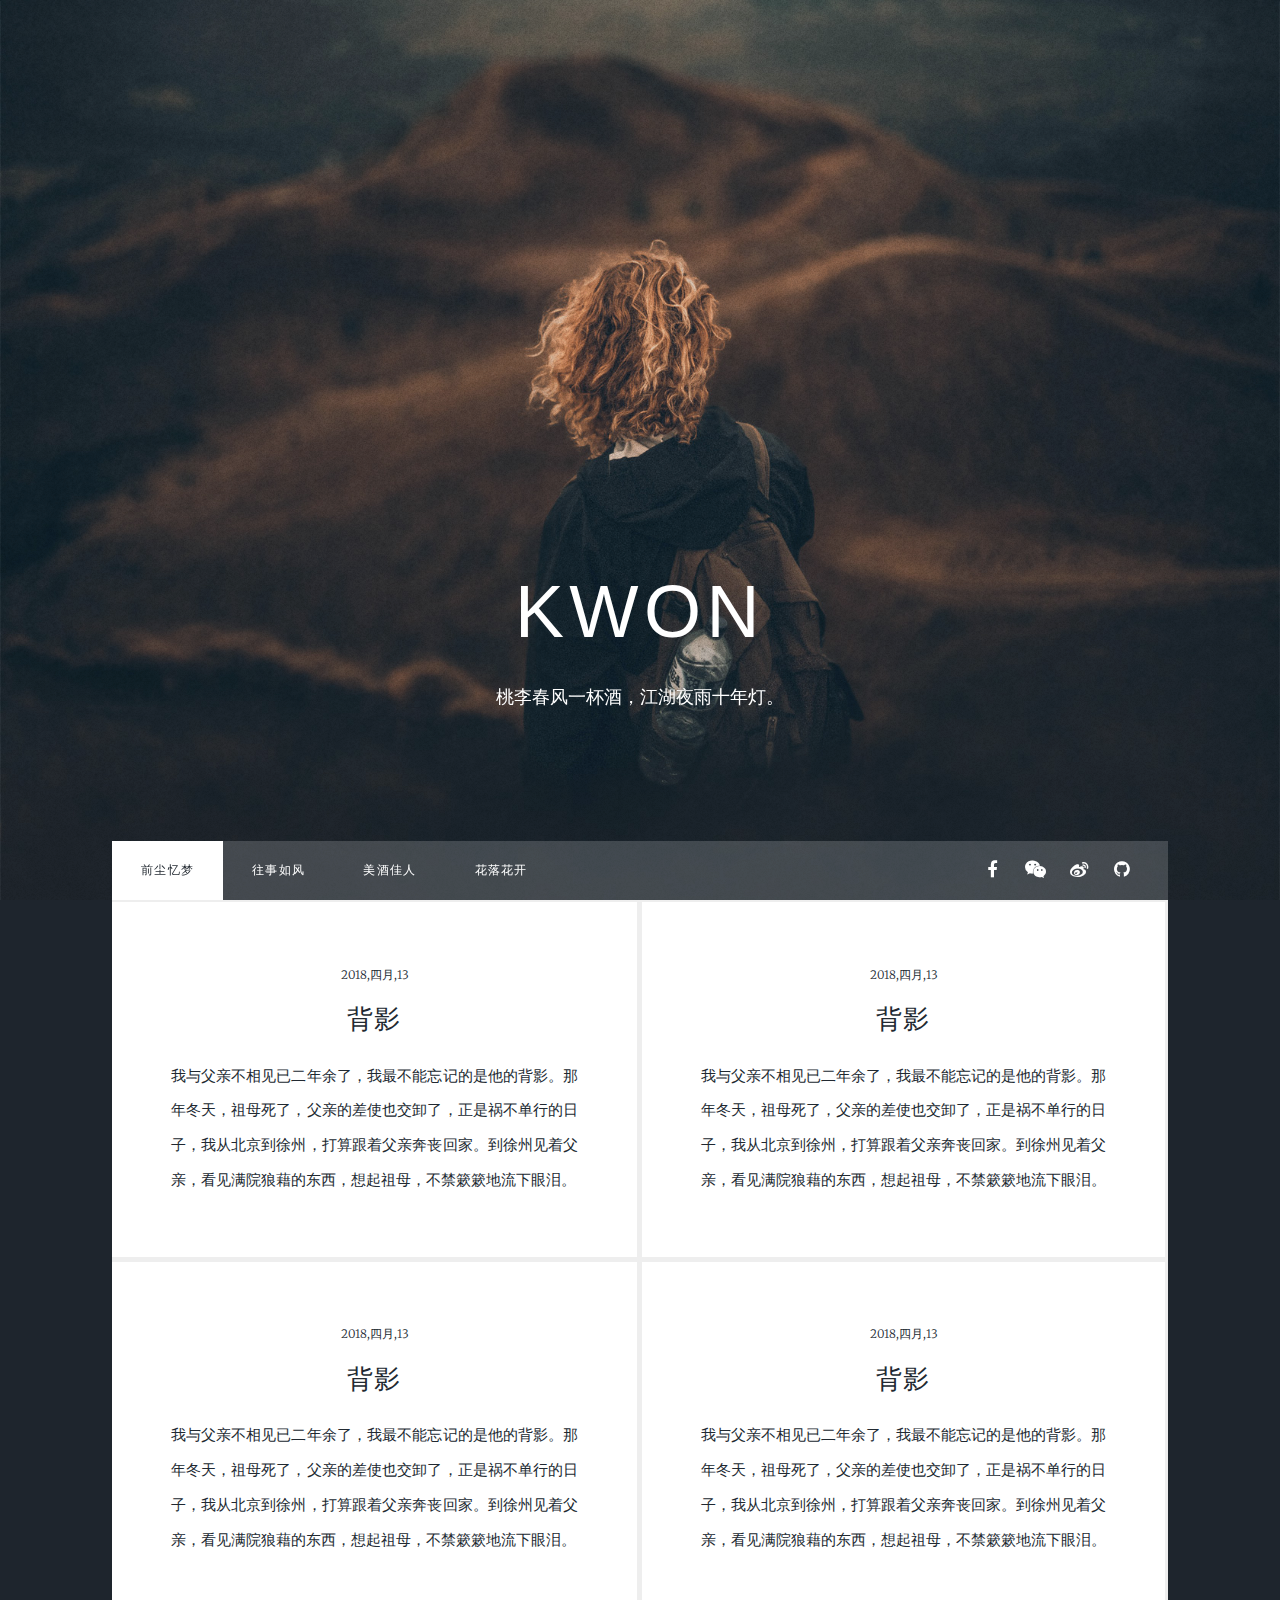
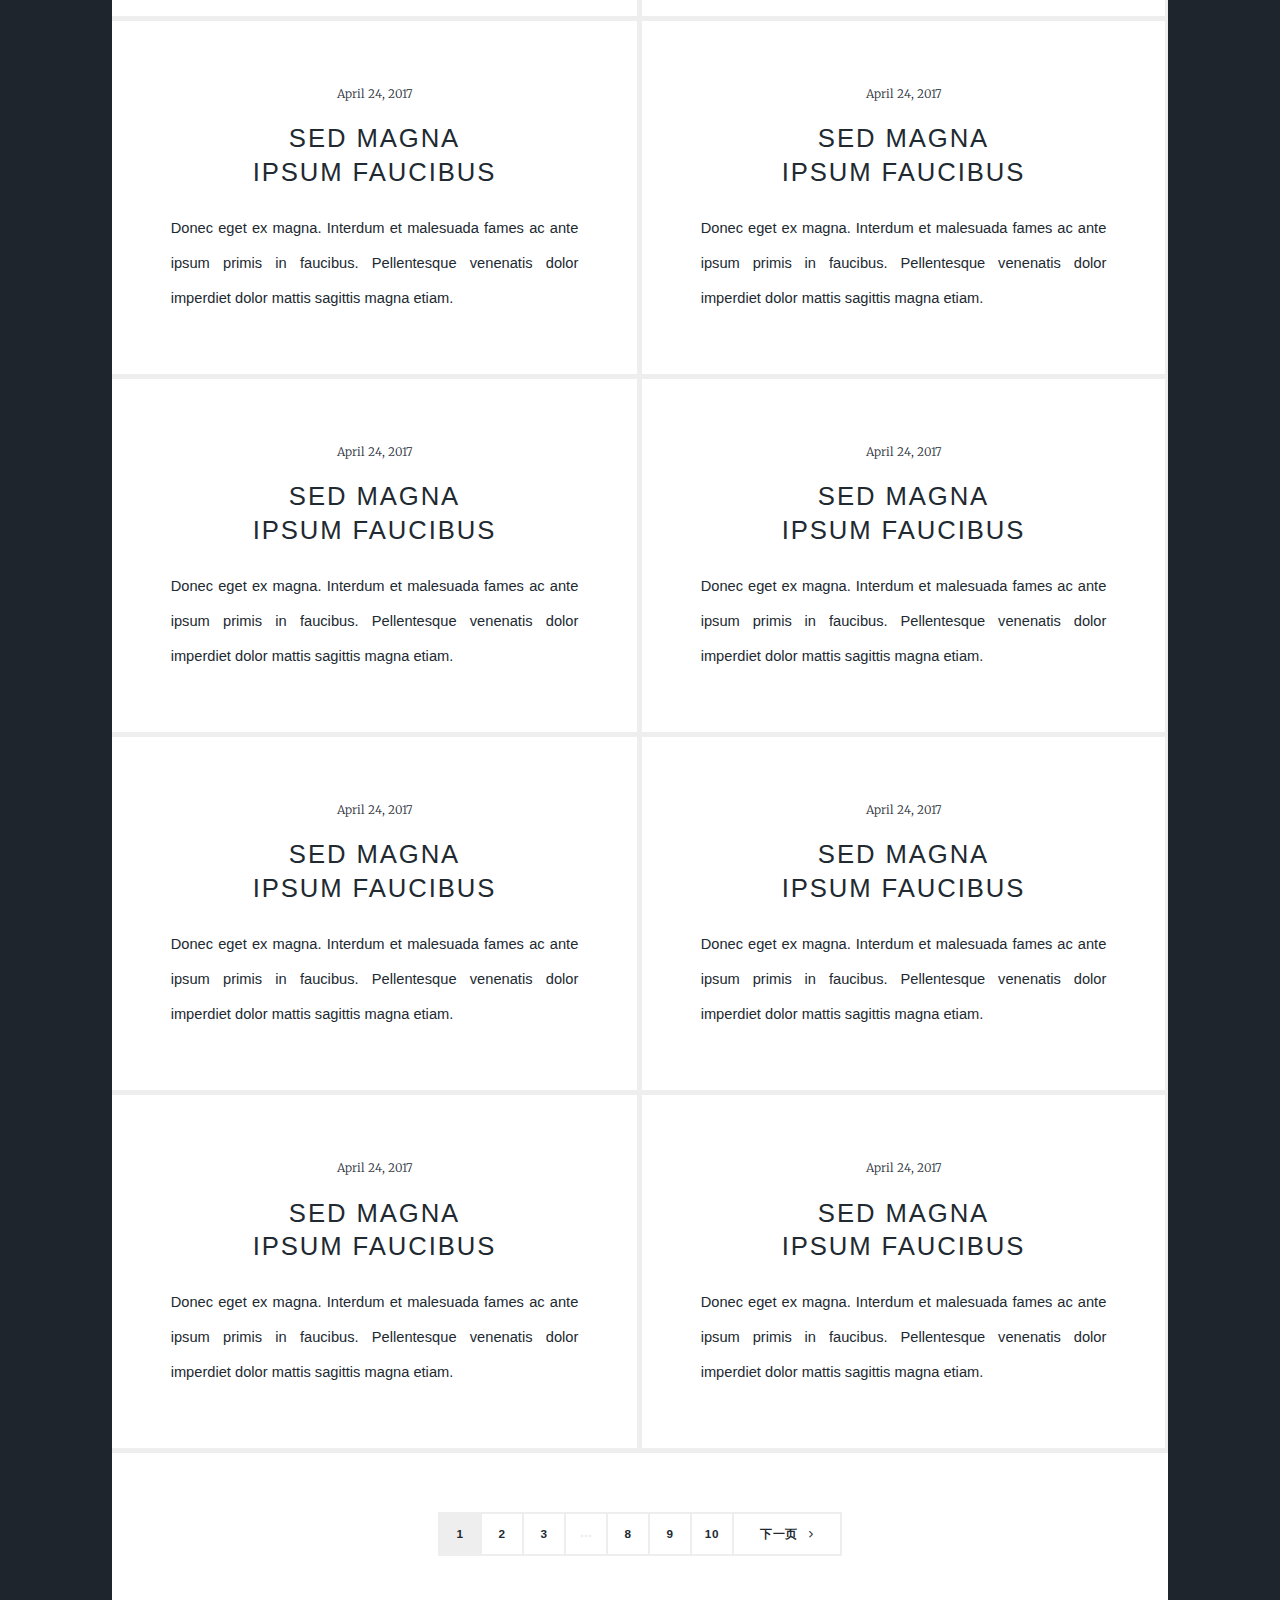
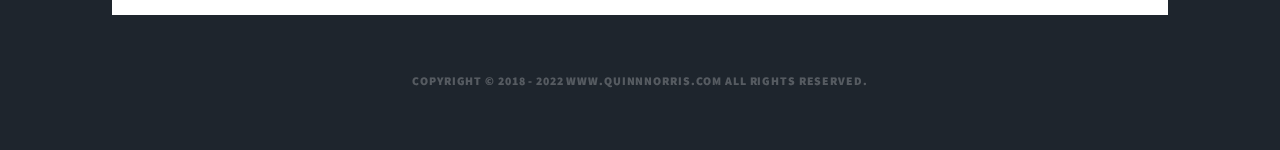
==== commit 81cab3b8: "upd" ====
--- a/EBs2.0_UI/index.html
+++ b/EBs2.0_UI/index.html
@@ -30,7 +30,7 @@
 
     <!-- Header -->
     <header id="header">
-        <a href="index.html" class="logo">Kwon</a>
+        <a class="logo">Kwon</a>
     </header>
 
     <!-- Nav -->
@@ -42,23 +42,30 @@
             <li><a href="elements.html">花落花开</a></li>
         </ul>
         <ul class="icons">
-            <li><a href="#" class="icon fa-twitter"><span class="label">Twitter</span></a></li>
             <li><a href="#" class="icon fa-facebook"><span class="label">Facebook</span></a></li>
-            <li><a href="#" class="icon fa-instagram"><span class="label">Instagram</span></a></li>
+            <li><a href="#" class="icon fa-wechat"><span class="label">WeChat</span></a></li>
+            <li><a href="#" class="icon fa-weibo"><span class="label">Weibo</span></a></li>
             <li><a href="#" class="icon fa-github"><span class="label">GitHub</span></a></li>
         </ul>
     </nav>
     <!--根据文章内容搜索，文章分类分组，一页多少个可控，密码，申请获得访问权限，-->
+    <!--删除，编辑文章,文章评论，好友亲密度-->
+    <!--注册邀请码，红包付款码-->
     <!-- Main -->
     <div id="main">
 
+        <div style="padding:0">
+            <div>
+
+            </div>
+        </div>
 
         <!-- Posts -->
         <section class="posts">
             <article>
                 <header>
                     <span class="date">2018,四月,13</span>
-                    <h2><a href="#">背影</a></h2>
+                    <h2><a href="generic.html">背影</a></h2>
                 </header>
                 <p>
                     我与父亲不相见已二年余了，我最不能忘记的是他的背影。那年冬天，祖母死了，父亲的差使也交卸了，正是祸不单行的日子，我从北京到徐州，打算跟着父亲奔丧回家。到徐州见着父亲，看见满院狼藉的东西，想起祖母，不禁簌簌地流下眼泪。</p>
--- a/EBs2.0_UI/assets/css/main.css
+++ b/EBs2.0_UI/assets/css/main.css
@@ -4475,4 +4475,14 @@
 			visibility: visible;
 		}
 
-	}+	}
+
+
+.kwon-ser {
+	position: relative;
+	right: 15px;
+	bottom: 2px;
+	height:43px;
+	border-color: #868686!important;
+	font-family: Helvetica!important;
+}